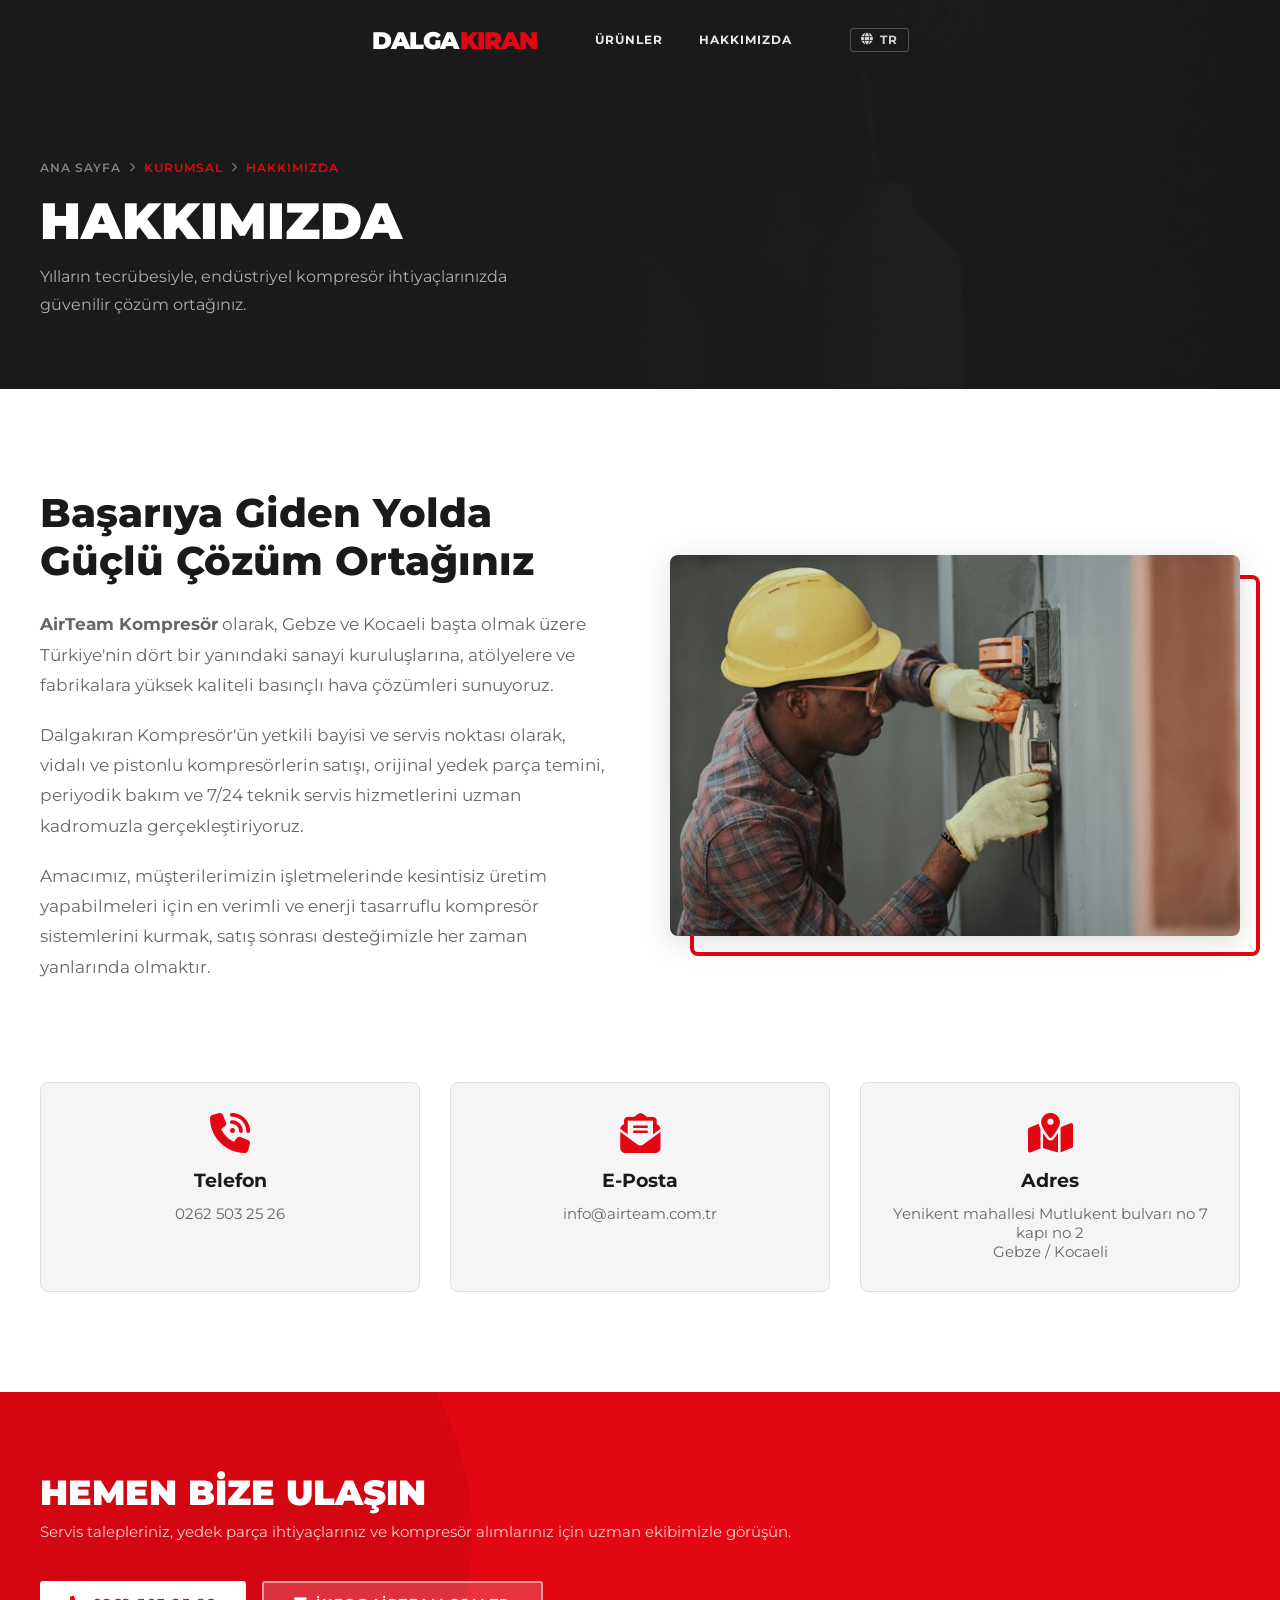
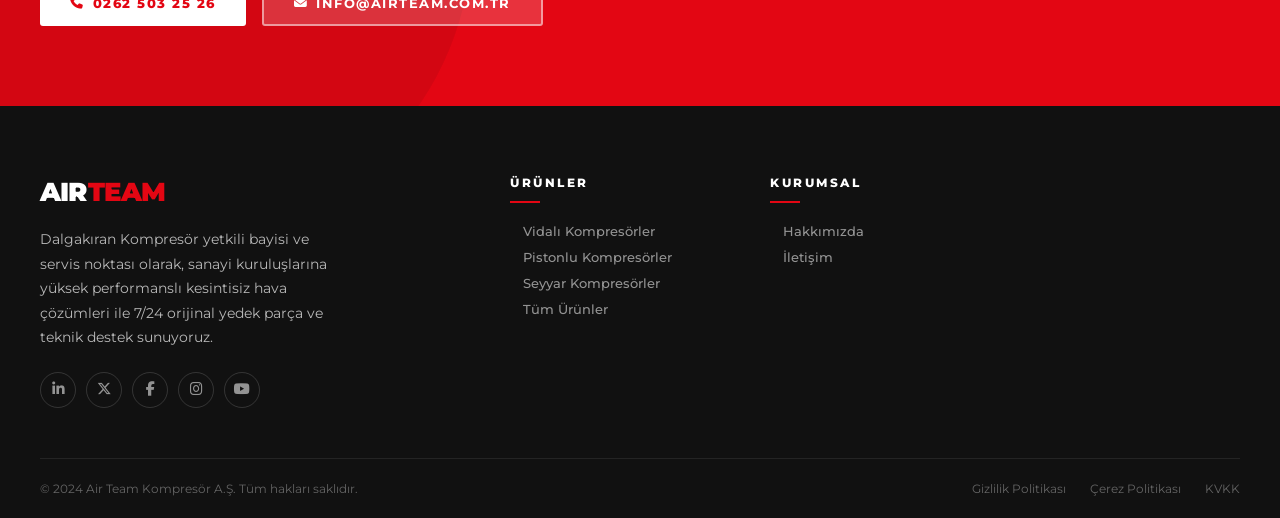
==== hakkimizda.html @ 76e5d1e4 "Initial commit for Air Team website" ====
<!DOCTYPE html>
<html lang="tr">

<head>
  <meta charset="UTF-8">
  <meta name="viewport" content="width=device-width, initial-scale=1.0">
  <meta name="description"
    content="AirTeam Kompresör - Hakkımızda. Gebze ve Kocaeli bölgesinde uzman kompresör bayisi ve servis hizmetleri.">
  <title>Hakkımızda — AirTeam Kompresör</title>
  <link rel="stylesheet" href="style.css">
  <link rel="stylesheet" href="https://cdnjs.cloudflare.com/ajax/libs/font-awesome/6.5.0/css/all.min.css">
  <style>
    /* Hakkımızda Sayfasına Özel Stiller */
    .page-hero {
      background: var(--dark);
      padding: 160px 0 70px;
      position: relative;
      overflow: hidden;
    }

    .page-hero::before {
      content: '';
      position: absolute;
      inset: 0;
      background: url('src/hero-about.jpg') center/cover no-repeat;
      opacity: 0.15;
    }

    .page-hero::after {
      content: '';
      position: absolute;
      inset: 0;
      background: linear-gradient(to right, rgba(26, 26, 26, 0.95) 50%, rgba(26, 26, 26, 0.5));
    }

    .page-hero-inner {
      position: relative;
      z-index: 1;
    }

    .breadcrumb {
      display: flex;
      align-items: center;
      gap: 8px;
      font-size: 0.75rem;
      color: rgba(255, 255, 255, 0.45);
      font-weight: 600;
      letter-spacing: 1px;
      text-transform: uppercase;
      margin-bottom: 18px;
    }

    .breadcrumb a {
      color: rgba(255, 255, 255, 0.45);
      transition: color var(--transition);
    }

    .breadcrumb a:hover {
      color: var(--primary);
    }

    .breadcrumb i {
      font-size: 0.6rem;
    }

    .breadcrumb span {
      color: var(--primary);
    }

    .page-hero h1 {
      font-size: clamp(2rem, 4vw, 3.5rem);
      font-weight: 900;
      color: var(--white);
      text-transform: uppercase;
      line-height: 1.1;
    }

    .page-hero p {
      color: rgba(255, 255, 255, 0.65);
      font-size: 1rem;
      margin-top: 14px;
      max-width: 520px;
      line-height: 1.75;
    }

    .about-content-section {
      padding: 100px 0;
      background: var(--white);
    }

    .about-grid {
      display: grid;
      grid-template-columns: 1fr 1fr;
      gap: 60px;
      align-items: center;
    }

    @media (max-width: 900px) {
      .about-grid {
        grid-template-columns: 1fr;
      }
    }

    .about-text h2 {
      font-size: 2.5rem;
      font-weight: 800;
      color: var(--dark);
      margin-bottom: 24px;
      line-height: 1.2;
    }

    .about-text p {
      color: var(--gray);
      line-height: 1.8;
      margin-bottom: 20px;
      font-size: 1.05rem;
    }

    .about-image {
      position: relative;
    }

    .about-image img {
      width: 100%;
      border-radius: 8px;
      box-shadow: var(--shadow-md);
    }

    .about-image::after {
      content: '';
      position: absolute;
      bottom: -20px;
      right: -20px;
      width: 100%;
      height: 100%;
      border: 4px solid var(--primary);
      border-radius: 8px;
      z-index: -1;
    }

    .contact-info-boxes {
      display: grid;
      grid-template-columns: repeat(auto-fit, minmax(250px, 1fr));
      gap: 30px;
      margin-top: 60px;
    }

    .contact-box {
      background: var(--light-gray);
      padding: 30px;
      border-radius: 8px;
      text-align: center;
      transition: transform var(--transition);
      border: 1px solid var(--border);
    }

    .contact-box:hover {
      transform: translateY(-5px);
      border-color: var(--primary);
    }

    .contact-box i {
      font-size: 2.5rem;
      color: var(--primary);
      margin-bottom: 16px;
    }

    .contact-box h3 {
      font-size: 1.2rem;
      color: var(--dark);
      margin-bottom: 12px;
    }

    .contact-box p,
    .contact-box a {
      color: var(--gray);
      font-size: 0.95rem;
      text-decoration: none;
    }

    .contact-box a:hover {
      color: var(--primary);
    }
  </style>
</head>

<body>

  <!-- Mobile Nav Overlay -->
  <div class="mobile-nav-overlay" id="mobileOverlay"></div>
  <nav class="mobile-nav" id="mobileNav">
    <button class="mobile-nav-close" id="mobileNavClose" aria-label="Menüyü kapat">
      <i class="fa-solid fa-xmark"></i>
    </button>
    <ul>
      <li><a href="urunler.html" style="text-transform: uppercase;">Ürünler</a></li>
      <li><a href="hakkimizda.html" style="text-transform: uppercase;">Hakkımızda</a></li>
    </ul>
  </nav>

  <!-- Header -->
  <header class="site-header scrolled" id="siteHeader">
    <div class="container">
      <div class="header-inner">
        <a href="index.html" class="logo" aria-label="Dalgakıran Ana Sayfa">
          <div class="logo-text">DALGA<span>KIRAN</span></div>
        </a>
        <nav class="main-nav" aria-label="Ana navigasyon">
          <ul>
            <li>
              <a href="urunler.html" style="text-transform: uppercase;">Ürünler</a>
              <ul class="dropdown">
                <li><a href="urunler.html?filter=vidali">Vidalı Kompresörler</a></li>
                <li><a href="urunler.html?filter=pistonlu">Pistonlu Kompresörler</a></li>
                <li><a href="urunler.html?filter=seyyar">Seyyar Kompresörler</a></li>
              </ul>
            </li>
            <li><a href="hakkimizda.html" style="text-transform: uppercase;">Hakkımızda</a></li>
          </ul>
        </nav>
        <div class="header-actions">
          <!-- <a href="#" aria-label="Arama"><i class="fa-solid fa-magnifying-glass"></i></a> -->
          <div class="lang-select"><i class="fa-solid fa-globe"></i><span>TR</span></div>
        </div>
        <button class="hamburger" id="hamburger" aria-label="Mobil menüyü aç" aria-expanded="false">
          <span></span><span></span><span></span>
        </button>
      </div>
    </div>
  </header>

  <main>
    <!-- Page Hero -->
    <section class="page-hero">
      <div class="container">
        <div class="page-hero-inner">
          <nav class="breadcrumb" aria-label="Breadcrumb">
            <a href="index.html">Ana Sayfa</a>
            <i class="fa-solid fa-chevron-right"></i>
            <span>Kurumsal</span>
            <i class="fa-solid fa-chevron-right"></i>
            <span>Hakkımızda</span>
          </nav>
          <h1>Hakkımızda</h1>
          <p>Yılların tecrübesiyle, endüstriyel kompresör ihtiyaçlarınızda güvenilir çözüm ortağınız.</p>
        </div>
      </div>
    </section>

    <!-- About Content -->
    <section class="about-content-section">
      <div class="container">
        <div class="about-grid">
          <div class="about-text reveal">
            <h2>Başarıya Giden Yolda Güçlü Çözüm Ortağınız</h2>
            <p><strong>AirTeam Kompresör</strong> olarak, Gebze ve Kocaeli başta olmak üzere Türkiye'nin dört bir
              yanındaki sanayi kuruluşlarına, atölyelere ve fabrikalara yüksek kaliteli basınçlı hava çözümleri
              sunuyoruz.</p>
            <p>Dalgakıran Kompresör'ün yetkili bayisi ve servis noktası olarak, vidalı ve pistonlu kompresörlerin
              satışı, orijinal yedek parça temini, periyodik bakım ve 7/24 teknik servis hizmetlerini uzman kadromuzla
              gerçekleştiriyoruz.</p>
            <p>Amacımız, müşterilerimizin işletmelerinde kesintisiz üretim yapabilmeleri için en verimli ve enerji
              tasarruflu kompresör sistemlerini kurmak, satış sonrası desteğimizle her zaman yanlarında olmaktır.</p>
          </div>
          <div class="about-image reveal">
            <img src="src/service-team.jpg" alt="Kompresör Servis Ekibi">
          </div>
        </div>

        <div class="contact-info-boxes reveal" style="margin-top: 80px;">
          <div class="contact-box">
            <i class="fa-solid fa-phone-volume"></i>
            <h3>Telefon</h3>
            <p><a href="tel:02625032526">0262 503 25 26</a></p>
          </div>
          <div class="contact-box">
            <i class="fa-solid fa-envelope-open-text"></i>
            <h3>E-Posta</h3>
            <p><a href="mailto:info@airteam.com.tr">info@airteam.com.tr</a></p>
          </div>
          <div class="contact-box">
            <i class="fa-solid fa-map-location-dot"></i>
            <h3>Adres</h3>
            <p>Yenikent mahallesi Mutlukent bulvarı no 7 kapı no 2 <br> Gebze / Kocaeli</p>
          </div>
        </div>
      </div>
    </section>

    <!-- CTA Section -->
    <section class="cta-section" aria-label="İletişime geç">
      <div class="container">
        <div class="cta-inner">
          <div class="cta-text reveal">
            <h2>Hemen Bize Ulaşın</h2>
            <p>Servis talepleriniz, yedek parça ihtiyaçlarınız ve kompresör alımlarınız için uzman ekibimizle görüşün.
            </p>
          </div>
          <div style="display:flex; gap:16px; flex-wrap: wrap;" class="reveal">
            <a href="tel:02625032526" class="btn"
              style="background:var(--white); color: var(--primary); font-weight:800;">
              <i class="fa-solid fa-phone"></i>
              0262 503 25 26
            </a>
            <a href="mailto:info@airteam.com.tr" class="btn"
              style="background: rgba(255,255,255,0.18); color: var(--white); border: 2px solid rgba(255,255,255,0.5);">
              <i class="fa-solid fa-envelope"></i>
              info@airteam.com.tr
            </a>
          </div>
        </div>
      </div>
    </section>
  </main>

  <!-- Footer -->
  <footer class="site-footer" aria-label="Alt bilgi">
    <div class="container">
      <div class="footer-grid">
        <div class="footer-brand">
          <div class="logo-text">AIR<span>TEAM</span></div>
          <p>Dalgakıran Kompresör yetkili bayisi ve servis noktası olarak, sanayi kuruluşlarına yüksek performanslı
            kesintisiz hava çözümleri ile 7/24 orijinal yedek parça ve teknik destek sunuyoruz.</p>
          <div class="social-links" aria-label="Sosyal medya bağlantıları">
            <a href="#" class="social-link" aria-label="LinkedIn"><i class="fa-brands fa-linkedin-in"></i></a>
            <a href="#" class="social-link" aria-label="X (Twitter)"><i class="fa-brands fa-x-twitter"></i></a>
            <a href="#" class="social-link" aria-label="Facebook"><i class="fa-brands fa-facebook-f"></i></a>
            <a href="#" class="social-link" aria-label="Instagram"><i class="fa-brands fa-instagram"></i></a>
            <a href="#" class="social-link" aria-label="YouTube"><i class="fa-brands fa-youtube"></i></a>
          </div>
        </div>

        <div class="footer-col">
          <h5>Ürünler</h5>
          <ul>
            <li><a href="urunler.html?filter=vidali">Vidalı Kompresörler</a></li>
            <li><a href="urunler.html?filter=pistonlu">Pistonlu Kompresörler</a></li>
            <li><a href="urunler.html?filter=seyyar">Seyyar Kompresörler</a></li>
            <li><a href="urunler.html">Tüm Ürünler</a></li>
          </ul>
        </div>

        <div class="footer-col">
          <h5>Kurumsal</h5>
          <ul>
            <li><a href="hakkimizda.html">Hakkımızda</a></li>
            <li><a href="#iletisim">İletişim</a></li>
          </ul>
        </div>
      </div>

      <!-- Footer Bottom -->
      <div class="footer-bottom">
        <p>&copy; 2024 Air Team Kompresör A.Ş. Tüm hakları saklıdır.</p>
        <div class="footer-bottom-links">
          <a href="#">Gizlilik Politikası</a>
          <a href="#">Çerez Politikası</a>
          <a href="#">KVKK</a>
        </div>
      </div>
    </div>
  </footer>

  <button class="back-to-top" id="backToTop" aria-label="Sayfanın başına git">
    <i class="fa-solid fa-arrow-up"></i>
  </button>

  <script src="script.js"></script>
</body>

</html>
---- style.css ----
/* ========================================
   DALGA KIRAN - Design System
   ======================================== */

@import url('https://fonts.googleapis.com/css2?family=Montserrat:wght@300;400;500;600;700;800;900&display=swap');

/* --- CSS Variables --- */
:root {
  --primary: #E30613;
  --primary-dark: #b80410;
  --dark: #1a1a1a;
  --dark-2: #222;
  --gray: #666;
  --light-gray: #f5f5f5;
  --border: #e0e0e0;
  --white: #ffffff;
  --transition: 0.35s cubic-bezier(0.4, 0, 0.2, 1);
  --shadow-sm: 0 2px 12px rgba(0, 0, 0, 0.08);
  --shadow-md: 0 6px 30px rgba(0, 0, 0, 0.14);
  --shadow-lg: 0 16px 60px rgba(0, 0, 0, 0.18);
  --header-height: 80px;
  --font-main: 'Montserrat', sans-serif;
}

/* --- Reset & Base --- */
*, *::before, *::after { box-sizing: border-box; margin: 0; padding: 0; }
html { scroll-behavior: smooth; font-size: 16px; }
body { font-family: var(--font-main); color: var(--dark); background: var(--white); overflow-x: hidden; }
a { text-decoration: none; color: inherit; }
ul { list-style: none; }
img { max-width: 100%; display: block; }
button { font-family: var(--font-main); cursor: pointer; border: none; background: none; }

/* --- Typography --- */
h1, h2, h3, h4, h5, h6 { font-weight: 700; line-height: 1.2; }
.section-tag {
  display: inline-block;
  font-size: 0.7rem;
  font-weight: 700;
  letter-spacing: 3px;
  text-transform: uppercase;
  color: var(--primary);
  margin-bottom: 10px;
}
.section-title {
  font-size: clamp(1.6rem, 3vw, 2.4rem);
  font-weight: 800;
  text-transform: uppercase;
  color: var(--dark);
  line-height: 1.15;
}
.section-subtitle {
  margin-top: 12px;
  color: var(--gray);
  font-size: 0.95rem;
  font-weight: 400;
  max-width: 540px;
}

/* --- Utilities --- */
.container { max-width: 1280px; margin: 0 auto; padding: 0 40px; }
.btn {
  display: inline-flex;
  align-items: center;
  gap: 8px;
  padding: 13px 30px;
  font-size: 0.8rem;
  font-weight: 700;
  letter-spacing: 1.5px;
  text-transform: uppercase;
  border-radius: 3px;
  transition: all var(--transition);
  cursor: pointer;
}
.btn-primary {
  background: var(--primary);
  color: var(--white);
}
.btn-primary:hover {
  background: var(--primary-dark);
  transform: translateY(-2px);
  box-shadow: 0 8px 24px rgba(227,6,19,0.30);
}
.btn-outline {
  background: transparent;
  color: var(--white);
  border: 2px solid rgba(255,255,255,0.7);
}
.btn-outline:hover {
  background: rgba(255,255,255,0.15);
  border-color: var(--white);
  transform: translateY(-2px);
}
.btn-outline-dark {
  background: transparent;
  color: var(--dark);
  border: 2px solid var(--dark);
}
.btn-outline-dark:hover {
  background: var(--dark);
  color: var(--white);
  transform: translateY(-2px);
}

/* --- Reveal Animation --- */
.reveal {
  opacity: 0;
  transform: translateY(40px);
  transition: opacity 0.7s ease, transform 0.7s ease;
}
.reveal.revealed {
  opacity: 1;
  transform: translateY(0);
}


/* ========================================
   HEADER
   ======================================== */
.site-header {
  position: fixed;
  top: 0; left: 0; right: 0;
  z-index: 1000;
  height: var(--header-height);
  display: flex;
  align-items: center;
  transition: all 0.4s ease;
}
.site-header::before {
  content: '';
  position: absolute;
  inset: 0;
  background: transparent;
  transition: all 0.4s ease;
  z-index: -1;
}
.site-header.scrolled::before {
  background: rgba(15, 15, 15, 0.92);
  backdrop-filter: blur(20px);
  -webkit-backdrop-filter: blur(20px);
  box-shadow: 0 2px 30px rgba(0,0,0,0.3);
}

.header-inner {
  display: flex;
  align-items: center;
  gap: 40px;
  width: 100%;
}
.logo {
  flex-shrink: 0;
  display: flex;
  align-items: center;
}
.logo-text {
  font-size: 1.5rem;
  font-weight: 900;
  color: var(--white);
  letter-spacing: -1px;
  display: flex;
  align-items: center;
  gap: 2px;
}
.logo-text span { color: var(--primary); }

.main-nav { flex: 1; }
.main-nav ul { display: flex; align-items: center; gap: 0; }
.main-nav > ul > li { position: relative; }
.main-nav > ul > li > a {
  display: block;
  padding: 28px 18px;
  font-size: 0.73rem;
  font-weight: 700;
  letter-spacing: 1px;
  text-transform: uppercase;
  color: rgba(255,255,255,0.9);
  transition: color var(--transition);
  position: relative;
}
.main-nav > ul > li > a::after {
  content: '';
  position: absolute;
  bottom: 20px; left: 18px; right: 18px;
  height: 2px;
  background: var(--primary);
  transform: scaleX(0);
  transition: transform var(--transition);
  transform-origin: left;
}
.main-nav > ul > li:hover > a::after { transform: scaleX(1); }
.main-nav > ul > li:hover > a { color: var(--white); }

/* Dropdown */
.dropdown {
  position: absolute;
  top: calc(100% - 4px);
  left: 0;
  min-width: 220px;
  background: var(--white);
  box-shadow: var(--shadow-lg);
  opacity: 0;
  visibility: hidden;
  transform: translateY(10px);
  transition: all var(--transition);
  border-top: 3px solid var(--primary);
  z-index: 100;
}
.main-nav > ul > li:hover .dropdown {
  opacity: 1;
  visibility: visible;
  transform: translateY(0);
}
.dropdown li a {
  display: block;
  padding: 12px 20px;
  font-size: 0.8rem;
  font-weight: 600;
  color: var(--dark);
  transition: all var(--transition);
  border-bottom: 1px solid var(--border);
}
.dropdown li:last-child a { border-bottom: none; }
.dropdown li a:hover {
  background: var(--light-gray);
  color: var(--primary);
  padding-left: 26px;
}

/* Header actions */
.header-actions {
  display: flex;
  align-items: center;
  gap: 16px;
  margin-left: auto;
}
.header-actions a {
  color: rgba(255,255,255,0.8);
  font-size: 0.73rem;
  font-weight: 700;
  letter-spacing: 1px;
  text-transform: uppercase;
  transition: color var(--transition);
}
.header-actions a:hover { color: var(--white); }
.lang-select {
  display: flex;
  align-items: center;
  gap: 6px;
  color: rgba(255,255,255,0.8);
  font-size: 0.73rem;
  font-weight: 700;
  letter-spacing: 1px;
  cursor: pointer;
  transition: color var(--transition);
  padding: 4px 10px;
  border: 1px solid rgba(255,255,255,0.25);
  border-radius: 3px;
}
.lang-select:hover { color: var(--white); border-color: rgba(255,255,255,0.6); }

/* Mobile hamburger */
.hamburger {
  display: none;
  flex-direction: column;
  gap: 5px;
  cursor: pointer;
  padding: 5px;
}
.hamburger span {
  display: block;
  width: 26px; height: 2px;
  background: var(--white);
  transition: all var(--transition);
}

/* ========================================
   HERO SECTION
   ======================================== */
.hero {
  position: relative;
  width: 100%;
  height: 100vh;
  min-height: 600px;
  overflow: hidden;
}
.hero-slider {
  width: 100%; height: 100%;
  position: relative;
}
.hero-slide {
  position: absolute;
  inset: 0;
  opacity: 0;
  pointer-events: none; /* Görünmeyen slide'lara tıklanamaması için */
  transition: opacity 1.2s ease;
}
.hero-slide.active {
  opacity: 1;
  pointer-events: auto; /* Sadece aktif olan slide'a tıklanabilmesi için */
}
.hero-bg {
  width: 100%; height: 100%;
  object-fit: cover;
  transform: scale(1.05);
  transition: transform 7s ease;
}
.hero-slide.active .hero-bg { transform: scale(1); }

.hero-overlay {
  position: absolute;
  inset: 0;
  background: linear-gradient(to right, rgba(10,10,10,0.80) 0%, rgba(10,10,10,0.30) 70%, transparent 100%);
}
.hero-content {
  position: absolute;
  inset: 0;
  display: flex;
  align-items: center;
  padding-top: var(--header-height);
}
.hero-text {
  max-width: 680px;
}
.hero-tag {
  font-size: 0.72rem;
  font-weight: 700;
  letter-spacing: 4px;
  text-transform: uppercase;
  color: var(--primary);
  margin-bottom: 16px;
  opacity: 0;
  transform: translateX(-30px);
  transition: all 0.8s 0.2s ease;
}
.hero-slide.active .hero-tag { opacity: 1; transform: translateX(0); }
.hero-title {
  font-size: clamp(2.2rem, 5vw, 4.2rem);
  font-weight: 900;
  color: var(--white);
  text-transform: uppercase;
  line-height: 1.05;
  margin-bottom: 20px;
  opacity: 0;
  transform: translateX(-30px);
  transition: all 0.8s 0.4s ease;
}
.hero-slide.active .hero-title { opacity: 1; transform: translateX(0); }
.hero-desc {
  font-size: 1rem;
  color: rgba(255,255,255,0.75);
  margin-bottom: 36px;
  font-weight: 400;
  line-height: 1.7;
  opacity: 0;
  transform: translateX(-30px);
  transition: all 0.8s 0.6s ease;
}
.hero-slide.active .hero-desc { opacity: 1; transform: translateX(0); }
.hero-actions {
  display: flex;
  gap: 16px;
  flex-wrap: wrap;
  opacity: 0;
  transform: translateX(-30px);
  transition: all 0.8s 0.8s ease;
}
.hero-slide.active .hero-actions { opacity: 1; transform: translateX(0); }

/* Slider controls */
.slider-controls {
  position: absolute;
  bottom: 40px;
  left: 50%;
  transform: translateX(-50%);
  display: flex;
  align-items: center;
  gap: 16px;
  z-index: 10;
}
.slider-dot {
  width: 8px; height: 8px;
  border-radius: 50%;
  background: rgba(255,255,255,0.4);
  cursor: pointer;
  transition: all var(--transition);
  border: none;
}
.slider-dot.active {
  background: var(--primary);
  transform: scale(1.4);
}
.slider-arrows {
  position: absolute;
  bottom: 50%;
  transform: translateY(50%);
  width: 100%;
  display: flex;
  justify-content: space-between;
  padding: 0 24px;
  z-index: 10;
  pointer-events: none;
}
.slider-arrow {
  width: 50px; height: 50px;
  background: rgba(255,255,255,0.15);
  border: 1px solid rgba(255,255,255,0.3);
  backdrop-filter: blur(8px);
  border-radius: 50%;
  color: var(--white);
  font-size: 1.2rem;
  display: flex; align-items: center; justify-content: center;
  cursor: pointer;
  transition: all var(--transition);
  pointer-events: all;
}
.slider-arrow:hover { background: var(--primary); border-color: var(--primary); }

/* ========================================
   STATS SECTION
   ======================================== */
.stats-section {
  background: var(--dark);
  padding: 60px 0;
}
.stats-grid {
  display: grid;
  grid-template-columns: repeat(4, 1fr);
  gap: 0;
}
.stat-item {
  text-align: center;
  padding: 30px 24px;
  border-right: 1px solid rgba(255,255,255,0.08);
  position: relative;
}
.stat-item:last-child { border-right: none; }
.stat-number {
  font-size: clamp(2.5rem, 4vw, 4rem);
  font-weight: 900;
  color: var(--white);
  line-height: 1;
  display: flex;
  align-items: flex-start;
  justify-content: center;
  gap: 2px;
}
.stat-suffix {
  font-size: clamp(1.2rem, 2vw, 2rem);
  color: var(--primary);
  font-weight: 900;
}
.stat-label {
  font-size: 0.78rem;
  color: rgba(255,255,255,0.5);
  letter-spacing: 2px;
  text-transform: uppercase;
  font-weight: 600;
  margin-top: 8px;
}

/* ========================================
   INTRO SECTION
   ======================================== */
.intro-section {
  padding: 100px 0;
  background: var(--white);
}
.intro-grid {
  display: grid;
  grid-template-columns: 1fr 1fr;
  gap: 80px;
  align-items: center;
}
.intro-image-wrap {
  position: relative;
  aspect-ratio: 4/3;
  overflow: hidden;
  border-radius: 4px;
}
.intro-image-wrap img {
  width: 100%; height: 100%;
  object-fit: cover;
  transition: transform 0.6s ease;
}
.intro-image-wrap:hover img { transform: scale(1.04); }
.intro-image-accent {
  position: absolute;
  bottom: -20px; right: -20px;
  width: 180px; height: 180px;
  border: 3px solid var(--primary);
  border-radius: 4px;
  z-index: -1;
}
.intro-content { padding: 20px 0; }
.intro-content .section-subtitle { font-size: 1rem; line-height: 1.8; }

/* ========================================
   PRODUCTS SECTION
   ======================================== */
.products-section {
  padding: 100px 0;
  background: var(--light-gray);
}
.products-header {
  display: flex;
  justify-content: space-between;
  align-items: flex-end;
  margin-bottom: 40px;
  flex-wrap: wrap;
  gap: 20px;
}
.product-tabs {
  display: flex;
  gap: 0;
  border-bottom: 2px solid var(--border);
  margin-bottom: 40px;
}
.tab-btn {
  padding: 12px 24px;
  font-size: 0.78rem;
  font-weight: 700;
  letter-spacing: 1px;
  text-transform: uppercase;
  color: var(--gray);
  cursor: pointer;
  border-bottom: 3px solid transparent;
  margin-bottom: -2px;
  transition: all var(--transition);
  background: none;
  border-left: none; border-right: none; border-top: none;
}
.tab-btn.active, .tab-btn:hover { color: var(--primary); border-bottom-color: var(--primary); }

.product-grid {
  display: grid;
  grid-template-columns: repeat(4, 1fr);
  gap: 20px;
}
.product-card {
  background: var(--white);
  border-radius: 4px;
  overflow: hidden;
  box-shadow: var(--shadow-sm);
  transition: all var(--transition);
  cursor: pointer;
  position: relative;
}
.product-card:hover {
  transform: translateY(-8px);
  box-shadow: var(--shadow-md);
}
.product-card-image {
  aspect-ratio: 4/3;
  overflow: hidden;
  background: var(--light-gray);
  display: flex;
  align-items: center;
  justify-content: center;
}
.product-card-image img {
  width: 100%; height: 100%;
  object-fit: contain;
  padding: 20px;
  transition: transform 0.5s ease;
}
.product-card:hover .product-card-image img { transform: scale(1.08); }
.product-card-body {
  padding: 20px;
  border-top: 1px solid var(--border);
}
.product-card-body h4 {
  font-size: 0.9rem;
  font-weight: 700;
  text-transform: uppercase;
  letter-spacing: 0.5px;
  color: var(--dark);
  transition: color var(--transition);
}
.product-card:hover .product-card-body h4 { color: var(--primary); }
.product-card-body p {
  font-size: 0.78rem;
  color: var(--gray);
  margin-top: 5px;
  font-weight: 500;
}
.product-card-arrow {
  position: absolute;
  bottom: 20px; right: 20px;
  width: 34px; height: 34px;
  background: var(--primary);
  border-radius: 50%;
  display: flex; align-items: center; justify-content: center;
  color: var(--white);
  font-size: 0.85rem;
  opacity: 0;
  transform: scale(0.7);
  transition: all var(--transition);
}
.product-card:hover .product-card-arrow { opacity: 1; transform: scale(1); }

/* ========================================
   SERVICES SECTION
   ======================================== */
.services-section {
  padding: 100px 0;
  background: var(--dark);
  position: relative;
  overflow: hidden;
}
.services-section::before {
  content: '';
  position: absolute;
  top: 0; right: 0;
  width: 45%;
  height: 100%;
  background: var(--primary);
  clip-path: polygon(15% 0, 100% 0, 100% 100%, 0% 100%);
  opacity: 0.08;
}
.services-grid {
  display: grid;
  grid-template-columns: 1fr 1fr;
  gap: 60px;
  align-items: center;
}
.services-content .section-title { color: var(--white); }
.services-content .section-subtitle { color: rgba(255,255,255,0.6); }
.services-list { margin-top: 36px; display: flex; flex-direction: column; gap: 14px; }
.service-item {
  display: flex;
  align-items: center;
  gap: 16px;
  padding: 18px 24px;
  background: rgba(255,255,255,0.04);
  border: 1px solid rgba(255,255,255,0.08);
  border-radius: 4px;
  transition: all var(--transition);
  cursor: pointer;
}
.service-item:hover {
  background: rgba(227,6,19,0.15);
  border-color: var(--primary);
  transform: translateX(6px);
}
.service-icon {
  flex-shrink: 0;
  width: 44px; height: 44px;
  background: var(--primary);
  border-radius: 4px;
  display: flex; align-items: center; justify-content: center;
  font-size: 1.1rem;
  color: var(--white);
}
.service-item h4 {
  font-size: 0.85rem;
  font-weight: 700;
  color: var(--white);
  text-transform: uppercase;
  letter-spacing: 0.5px;
}
.service-item p {
  font-size: 0.76rem;
  color: rgba(255,255,255,0.5);
  margin-top: 3px;
  font-weight: 400;
}
.service-image-wrap {
  position: relative;
  border-radius: 4px;
  overflow: hidden;
  aspect-ratio: 3/4;
}
.service-image-wrap img { width: 100%; height: 100%; object-fit: cover; }

/* ========================================
   NEWS SECTION
   ======================================== */
.news-section {
  padding: 100px 0;
  background: var(--white);
}
.news-header {
  display: flex;
  justify-content: space-between;
  align-items: flex-end;
  margin-bottom: 50px;
  flex-wrap: wrap;
  gap: 20px;
}
.news-grid {
  display: grid;
  grid-template-columns: 2fr 1fr 1fr;
  gap: 24px;
}
.news-card {
  position: relative;
  border-radius: 4px;
  overflow: hidden;
  cursor: pointer;
  box-shadow: var(--shadow-sm);
  transition: all var(--transition);
}
.news-card:hover { transform: translateY(-5px); box-shadow: var(--shadow-md); }
.news-card-image {
  aspect-ratio: 16/9;
  overflow: hidden;
}
.news-card.featured .news-card-image {
  aspect-ratio: 16/10;
}
.news-card-image img {
  width: 100%; height: 100%;
  object-fit: cover;
  transition: transform 0.6s ease;
}
.news-card:hover .news-card-image img { transform: scale(1.06); }
.news-card-body {
  padding: 24px;
  background: var(--white);
}
.news-card-tag {
  font-size: 0.68rem;
  font-weight: 700;
  letter-spacing: 2px;
  text-transform: uppercase;
  color: var(--primary);
  margin-bottom: 8px;
}
.news-card-body h3 {
  font-size: 1rem;
  font-weight: 700;
  line-height: 1.4;
  color: var(--dark);
  margin-bottom: 8px;
  transition: color var(--transition);
}
.news-card:hover .news-card-body h3 { color: var(--primary); }
.news-card.featured .news-card-body h3 { font-size: 1.3rem; }
.news-card-date {
  font-size: 0.73rem;
  color: var(--gray);
  font-weight: 500;
}

/* ========================================
   CTA BANNER
   ======================================== */
.cta-section {
  padding: 80px 0;
  background: var(--primary);
  position: relative;
  overflow: hidden;
}
.cta-section::before {
  content: '';
  position: absolute;
  top: -50%; left: -10%;
  width: 600px; height: 600px;
  border-radius: 50%;
  background: rgba(0,0,0,0.07);
}
.cta-inner {
  display: flex;
  align-items: center;
  justify-content: space-between;
  gap: 40px;
  flex-wrap: wrap;
  position: relative;
}
.cta-text h2 {
  font-size: clamp(1.5rem, 3vw, 2.2rem);
  font-weight: 900;
  color: var(--white);
  text-transform: uppercase;
}
.cta-text p {
  color: rgba(255,255,255,0.8);
  margin-top: 8px;
  font-size: 0.95rem;
}


/* ========================================
   FOOTER
   ======================================== */
.site-footer {
  background: #111;
  color: rgba(255,255,255,0.7);
  padding-top: 70px;
}
.footer-grid {
  display: grid;
  grid-template-columns: 2fr 1fr 1fr 1fr;
  gap: 50px;
  padding-bottom: 50px;
  border-bottom: 1px solid rgba(255,255,255,0.08);
}
.footer-brand .logo-text { font-size: 1.6rem; margin-bottom: 20px; }
.footer-brand p { font-size: 0.85rem; line-height: 1.8; max-width: 300px; }
.footer-col h5 {
  font-size: 0.75rem;
  font-weight: 800;
  letter-spacing: 2.5px;
  text-transform: uppercase;
  color: var(--white);
  margin-bottom: 20px;
  position: relative;
  padding-bottom: 12px;
}
.footer-col h5::after {
  content: '';
  position: absolute;
  bottom: 0; left: 0;
  width: 30px; height: 2px;
  background: var(--primary);
}
.footer-col ul { display: flex; flex-direction: column; gap: 10px; }
.footer-col ul li a {
  font-size: 0.83rem;
  color: rgba(255,255,255,0.55);
  transition: all var(--transition);
  font-weight: 500;
  display: flex;
  align-items: center;
  gap: 8px;
}
.footer-col ul li a::before {
  content: '';
  display: inline-block;
  width: 5px; height: 5px;
  background: var(--primary);
  border-radius: 50%;
  flex-shrink: 0;
  opacity: 0;
  transition: opacity var(--transition);
}
.footer-col ul li a:hover { color: var(--white); padding-left: 5px; }
.footer-col ul li a:hover::before { opacity: 1; }

.newsletter-form {
  display: flex;
  margin-top: 20px;
}
.newsletter-form input {
  flex: 1;
  padding: 12px 16px;
  background: rgba(255,255,255,0.06);
  border: 1px solid rgba(255,255,255,0.12);
  border-right: none;
  border-radius: 3px 0 0 3px;
  color: var(--white);
  font-size: 0.82rem;
  font-family: var(--font-main);
  outline: none;
  transition: border-color var(--transition);
}
.newsletter-form input::placeholder { color: rgba(255,255,255,0.35); }
.newsletter-form input:focus { border-color: var(--primary); }
.newsletter-form button {
  padding: 12px 20px;
  background: var(--primary);
  color: var(--white);
  border-radius: 0 3px 3px 0;
  font-size: 0.8rem;
  font-weight: 700;
  cursor: pointer;
  transition: background var(--transition);
  border: none;
  font-family: var(--font-main);
}
.newsletter-form button:hover { background: var(--primary-dark); }

.social-links {
  display: flex;
  gap: 10px;
  margin-top: 22px;
}
.social-link {
  width: 36px; height: 36px;
  border-radius: 50%;
  border: 1px solid rgba(255,255,255,0.15);
  display: flex; align-items: center; justify-content: center;
  transition: all var(--transition);
  color: rgba(255,255,255,0.55);
  font-size: 0.9rem;
  text-decoration: none;
}
.social-link:hover { background: var(--primary); border-color: var(--primary); color: var(--white); }

.footer-bottom {
  padding: 22px 0;
  display: flex;
  align-items: center;
  justify-content: space-between;
  flex-wrap: wrap;
  gap: 12px;
}
.footer-bottom p {
  font-size: 0.78rem;
  color: rgba(255,255,255,0.35);
}
.footer-bottom-links {
  display: flex;
  gap: 24px;
}
.footer-bottom-links a {
  font-size: 0.78rem;
  color: rgba(255,255,255,0.35);
  transition: color var(--transition);
}
.footer-bottom-links a:hover { color: var(--white); }


/* ========================================
   MOBILE NAV
   ======================================== */
.mobile-nav {
  position: fixed;
  top: 0; right: -100%;
  width: 85%;
  max-width: 360px;
  height: 100%;
  background: var(--dark);
  z-index: 2000;
  padding: 80px 30px 40px;
  transition: right 0.4s ease;
  overflow-y: auto;
  box-shadow: -10px 0 60px rgba(0,0,0,0.5);
}
.mobile-nav.open { right: 0; }
.mobile-nav-overlay {
  position: fixed;
  inset: 0;
  background: rgba(0,0,0,0.7);
  z-index: 1999;
  opacity: 0;
  visibility: hidden;
  transition: all var(--transition);
}
.mobile-nav-overlay.open { opacity: 1; visibility: visible; }
.mobile-nav ul { display: flex; flex-direction: column; gap: 0; }
.mobile-nav ul li a {
  display: block;
  padding: 14px 0;
  font-size: 0.9rem;
  font-weight: 700;
  color: rgba(255,255,255,0.8);
  text-transform: uppercase;
  letter-spacing: 1px;
  border-bottom: 1px solid rgba(255,255,255,0.06);
  transition: color var(--transition);
}
.mobile-nav ul li a:hover { color: var(--primary); }
.mobile-nav-close {
  position: absolute;
  top: 26px; right: 26px;
  background: none;
  border: 1px solid rgba(255,255,255,0.2);
  color: rgba(255,255,255,0.7);
  width: 36px; height: 36px;
  border-radius: 50%;
  font-size: 1rem;
  cursor: pointer;
  display: flex; align-items: center; justify-content: center;
  transition: all var(--transition);
}
.mobile-nav-close:hover { background: var(--primary); border-color: var(--primary); color: var(--white); }


/* ========================================
   BACK TO TOP
   ======================================== */
.back-to-top {
  position: fixed;
  bottom: 30px; right: 30px;
  width: 46px; height: 46px;
  background: var(--primary);
  color: var(--white);
  border-radius: 4px;
  display: flex; align-items: center; justify-content: center;
  font-size: 1rem;
  cursor: pointer;
  opacity: 0;
  visibility: hidden;
  transform: translateY(10px);
  transition: all var(--transition);
  z-index: 500;
  border: none;
}
.back-to-top.visible { opacity: 1; visibility: visible; transform: translateY(0); }
.back-to-top:hover { background: var(--primary-dark); transform: translateY(-3px); }


/* ========================================
   RESPONSIVE
   ======================================== */
@media (max-width: 1100px) {
  .product-grid { grid-template-columns: repeat(2, 1fr); }
  .news-grid { grid-template-columns: 1fr 1fr; }
  .news-card.featured { grid-column: span 2; }
  .footer-grid { grid-template-columns: 1fr 1fr; }
}

@media (max-width: 900px) {
  .main-nav, .header-actions { display: none; }
  .hamburger { display: flex; margin-left: auto; }
  .stats-grid { grid-template-columns: repeat(2, 1fr); }
  .intro-grid { grid-template-columns: 1fr; gap: 40px; }
  .intro-image-wrap { max-width: 500px; }
  .services-grid { grid-template-columns: 1fr; }
  .service-image-wrap { display: none; }
}

@media (max-width: 600px) {
  .container { padding: 0 20px; }
  .hero-title { font-size: 2rem; }
  .product-grid { grid-template-columns: 1fr; }
  .news-grid { grid-template-columns: 1fr; }
  .news-card.featured { grid-column: span 1; }
  .stats-grid { grid-template-columns: repeat(2, 1fr); }
  .footer-grid { grid-template-columns: 1fr; }
  .cta-inner { flex-direction: column; text-align: center; }
  .footer-bottom { flex-direction: column; text-align: center; }
  .hero-actions { flex-direction: column; }
  .slider-arrows { display: none; }
}
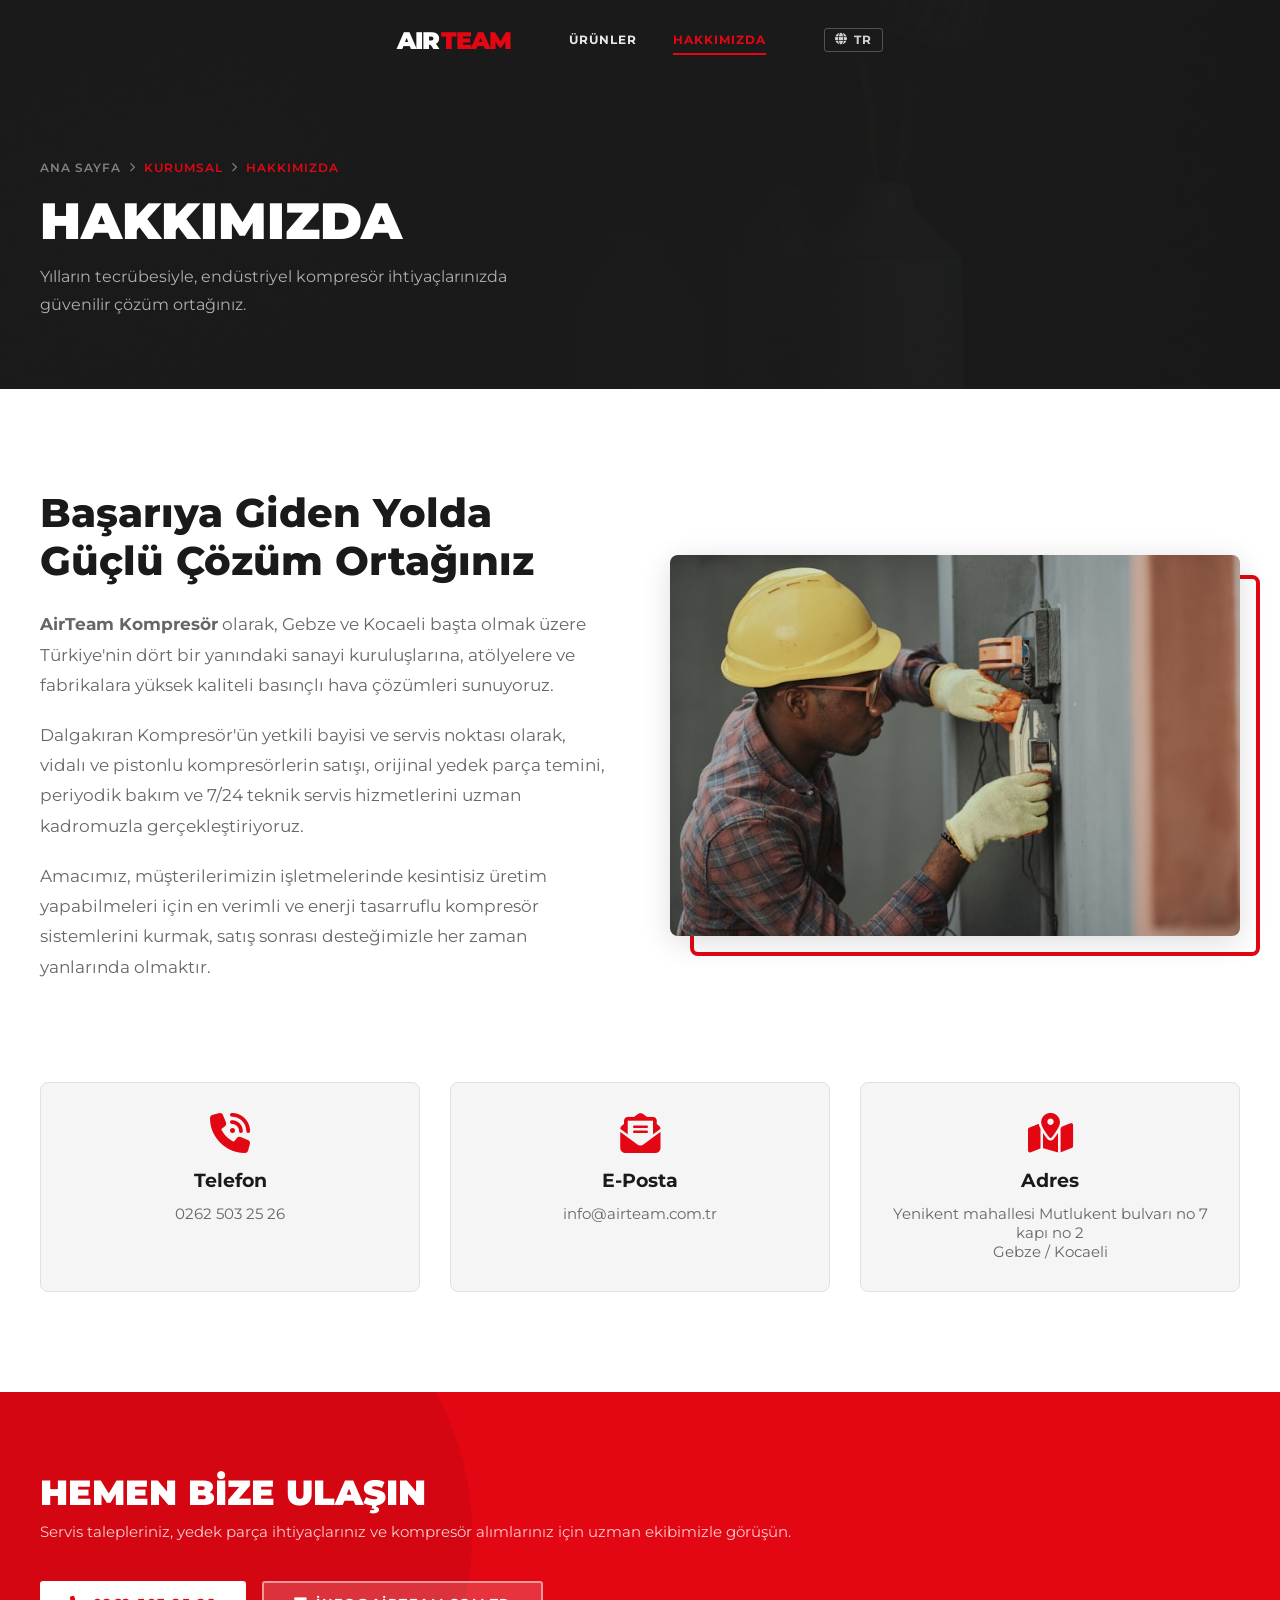
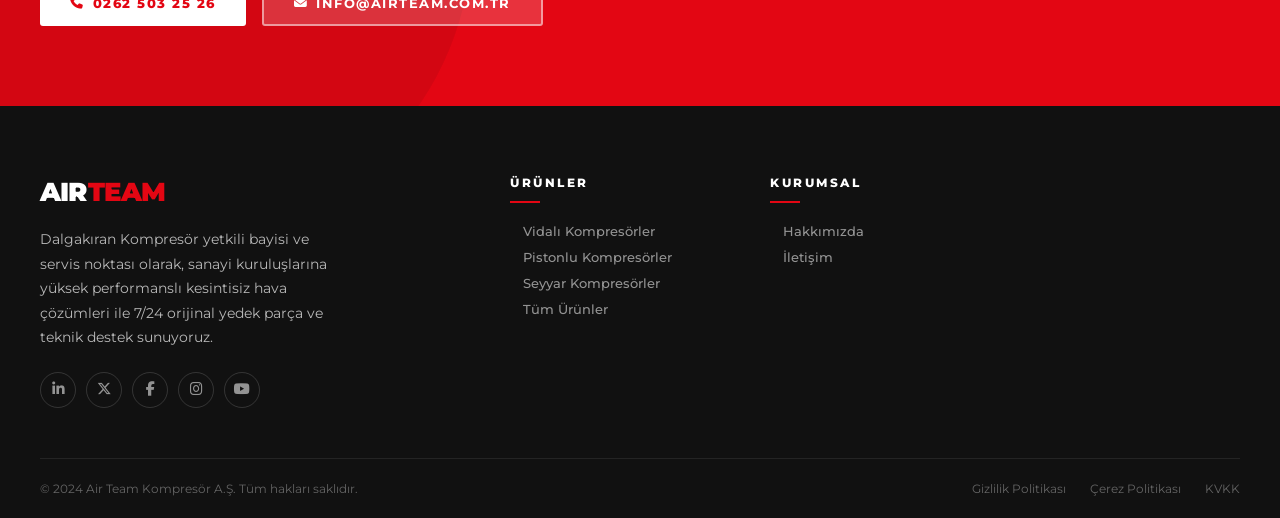
==== commit 2fc68ef0: "updates" ====
--- a/hakkimizda.html
+++ b/hakkimizda.html
@@ -181,6 +181,17 @@
     .contact-box a:hover {
       color: var(--primary);
     }
+
+    /* Active Nav Highlighter */
+    .main-nav ul li a.active,
+    .main-nav ul li a.active:hover,
+    .mobile-nav ul li a.active {
+      color: var(--primary) !important;
+    }
+    .main-nav ul li a.active::after {
+      transform: scaleX(1) !important;
+      opacity: 1 !important;
+    }
   </style>
 </head>
 
@@ -193,8 +204,8 @@
       <i class="fa-solid fa-xmark"></i>
     </button>
     <ul>
-      <li><a href="urunler.html" style="text-transform: uppercase;">Ürünler</a></li>
-      <li><a href="hakkimizda.html" style="text-transform: uppercase;">Hakkımızda</a></li>
+      <li><a href="urunler.html">Ürünler</a></li>
+      <li><a href="hakkimizda.html" class="active">Hakkımızda</a></li>
     </ul>
   </nav>
 
@@ -203,19 +214,19 @@
     <div class="container">
       <div class="header-inner">
         <a href="index.html" class="logo" aria-label="Dalgakıran Ana Sayfa">
-          <div class="logo-text">DALGA<span>KIRAN</span></div>
+          <div class="logo-text">AIR<span>TEAM</span></div>
         </a>
         <nav class="main-nav" aria-label="Ana navigasyon">
           <ul>
             <li>
-              <a href="urunler.html" style="text-transform: uppercase;">Ürünler</a>
+              <a href="urunler.html">Ürünler</a>
               <ul class="dropdown">
                 <li><a href="urunler.html?filter=vidali">Vidalı Kompresörler</a></li>
                 <li><a href="urunler.html?filter=pistonlu">Pistonlu Kompresörler</a></li>
                 <li><a href="urunler.html?filter=seyyar">Seyyar Kompresörler</a></li>
               </ul>
             </li>
-            <li><a href="hakkimizda.html" style="text-transform: uppercase;">Hakkımızda</a></li>
+            <li><a href="hakkimizda.html" class="active">Hakkımızda</a></li>
           </ul>
         </nav>
         <div class="header-actions">
--- a/style.css
+++ b/style.css
@@ -189,6 +189,15 @@
 }
 .main-nav > ul > li:hover > a::after { transform: scaleX(1); }
 .main-nav > ul > li:hover > a { color: var(--white); }
+/* Active Navigation Item */
+.main-nav ul li a.active, 
+.mobile-nav ul li a.active { 
+  color: var(--primary) !important; 
+}
+.main-nav ul li a.active::after { 
+  transform: scaleX(1) !important; 
+  opacity: 1 !important;
+}
 
 /* Dropdown */
 .dropdown {
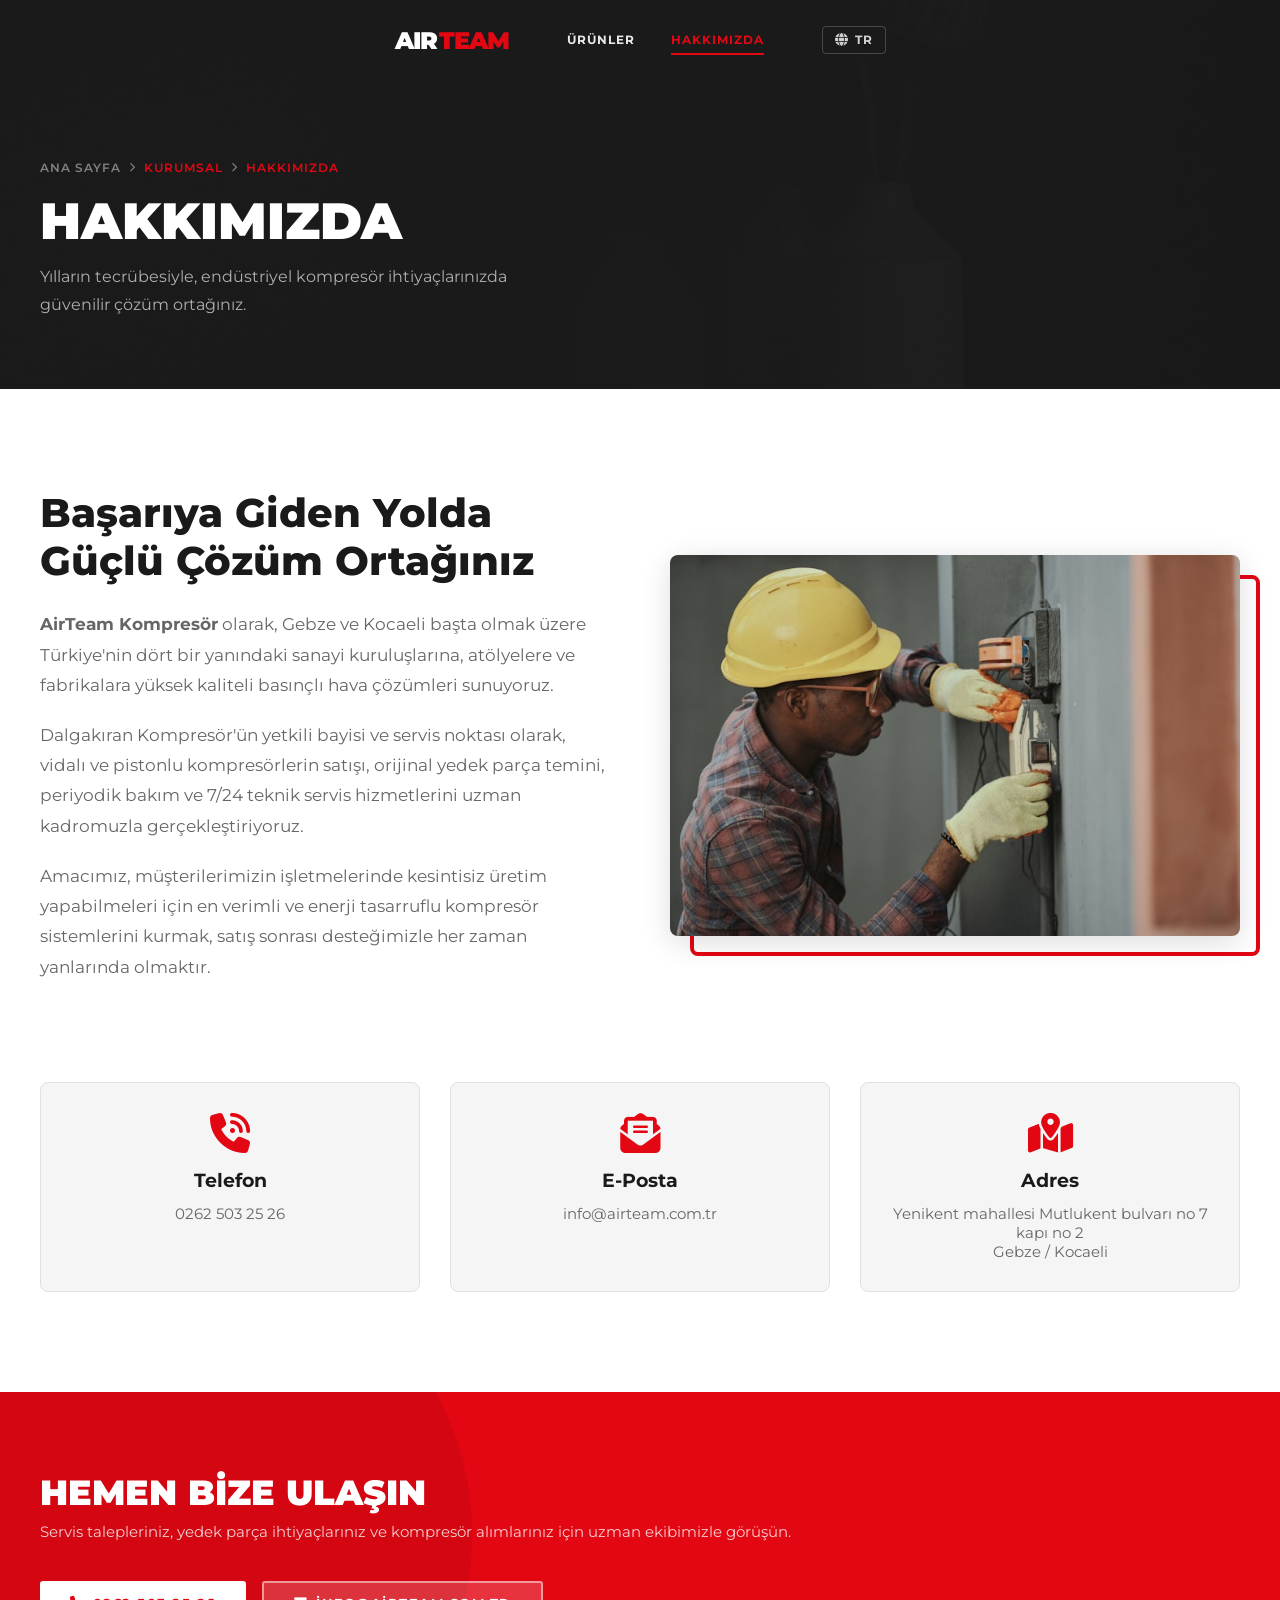
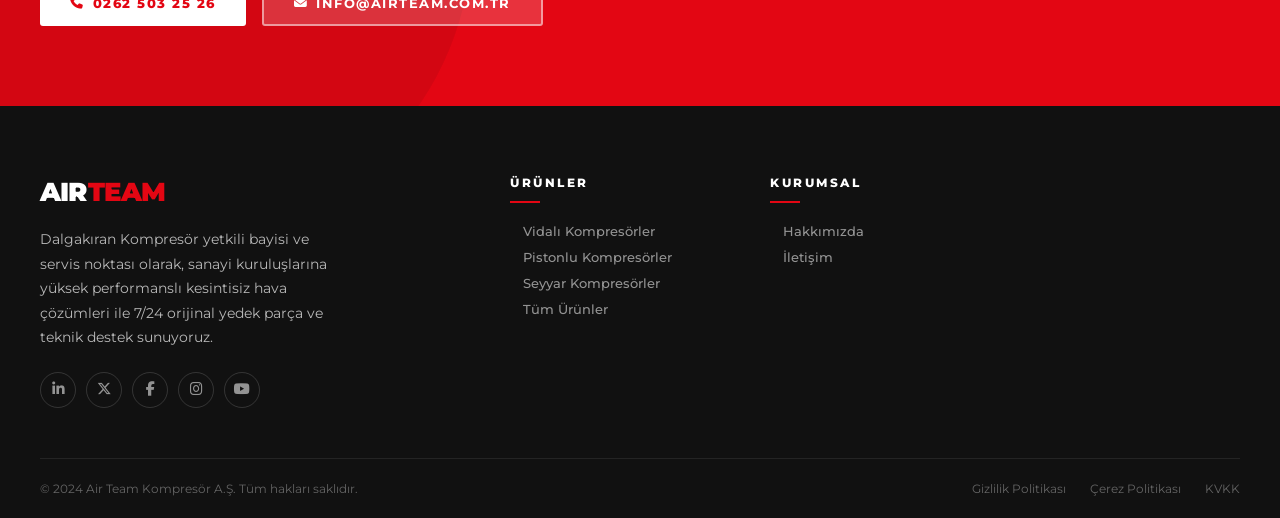
==== commit 62a40108: "feat: finalize multi-language (TR/EN) support, localize product details and titles, and update CTA b" ====
--- a/hakkimizda.html
+++ b/hakkimizda.html
@@ -188,6 +188,7 @@
     .mobile-nav ul li a.active {
       color: var(--primary) !important;
     }
+
     .main-nav ul li a.active::after {
       transform: scaleX(1) !important;
       opacity: 1 !important;
@@ -204,8 +205,8 @@
       <i class="fa-solid fa-xmark"></i>
     </button>
     <ul>
-      <li><a href="urunler.html">Ürünler</a></li>
-      <li><a href="hakkimizda.html" class="active">Hakkımızda</a></li>
+      <li><a href="urunler.html" data-i18n="nav-products">Ürünler</a></li>
+      <li><a href="hakkimizda.html" class="active" data-i18n="nav-about">Hakkımızda</a></li>
     </ul>
   </nav>
 
@@ -219,19 +220,25 @@
         <nav class="main-nav" aria-label="Ana navigasyon">
           <ul>
             <li>
-              <a href="urunler.html">Ürünler</a>
+              <a href="urunler.html" data-i18n="nav-products">Ürünler</a>
               <ul class="dropdown">
-                <li><a href="urunler.html?filter=vidali">Vidalı Kompresörler</a></li>
-                <li><a href="urunler.html?filter=pistonlu">Pistonlu Kompresörler</a></li>
-                <li><a href="urunler.html?filter=seyyar">Seyyar Kompresörler</a></li>
+                <li><a href="urunler.html?filter=vidali" data-i18n="nav-vidali">Vidalı Kompresörler</a></li>
+                <li><a href="urunler.html?filter=pistonlu" data-i18n="nav-pistonlu">Pistonlu Kompresörler</a></li>
+                <li><a href="urunler.html?filter=seyyar" data-i18n="nav-seyyar">Seyyar Kompresörler</a></li>
               </ul>
             </li>
-            <li><a href="hakkimizda.html" class="active">Hakkımızda</a></li>
+            <li><a href="hakkimizda.html" class="active" data-i18n="nav-about">Hakkımızda</a></li>
           </ul>
         </nav>
         <div class="header-actions">
-          <!-- <a href="#" aria-label="Arama"><i class="fa-solid fa-magnifying-glass"></i></a> -->
-          <div class="lang-select"><i class="fa-solid fa-globe"></i><span>TR</span></div>
+          <div class="lang-select" aria-label="Dil seçimi">
+            <i class="fa-solid fa-globe"></i>
+            <span>TR</span>
+            <div class="lang-dropdown">
+              <div class="lang-option active" data-lang="tr">TR</div>
+              <div class="lang-option" data-lang="en">EN</div>
+            </div>
+          </div>
         </div>
         <button class="hamburger" id="hamburger" aria-label="Mobil menüyü aç" aria-expanded="false">
           <span></span><span></span><span></span>
@@ -246,14 +253,15 @@
       <div class="container">
         <div class="page-hero-inner">
           <nav class="breadcrumb" aria-label="Breadcrumb">
-            <a href="index.html">Ana Sayfa</a>
+            <a href="index.html" data-i18n="breadcrumb-home">Ana Sayfa</a>
             <i class="fa-solid fa-chevron-right"></i>
-            <span>Kurumsal</span>
+            <span data-i18n="breadcrumb-corporate">Kurumsal</span>
             <i class="fa-solid fa-chevron-right"></i>
-            <span>Hakkımızda</span>
+            <span data-i18n="nav-about">Hakkımızda</span>
           </nav>
-          <h1>Hakkımızda</h1>
-          <p>Yılların tecrübesiyle, endüstriyel kompresör ihtiyaçlarınızda güvenilir çözüm ortağınız.</p>
+          <h1 data-i18n="about-hero-title">Hakkımızda</h1>
+          <p data-i18n="about-hero-desc">Yılların tecrübesiyle, endüstriyel kompresör ihtiyaçlarınızda güvenilir çözüm
+            ortağınız.</p>
         </div>
       </div>
     </section>
@@ -263,14 +271,17 @@
       <div class="container">
         <div class="about-grid">
           <div class="about-text reveal">
-            <h2>Başarıya Giden Yolda Güçlü Çözüm Ortağınız</h2>
-            <p><strong>AirTeam Kompresör</strong> olarak, Gebze ve Kocaeli başta olmak üzere Türkiye'nin dört bir
+            <h2 data-i18n="about-title">Başarıya Giden Yolda Güçlü Çözüm Ortağınız</h2>
+            <p data-i18n="about-p1"><strong>AirTeam Kompresör</strong> olarak, Gebze ve Kocaeli başta olmak üzere
+              Türkiye'nin dört bir
               yanındaki sanayi kuruluşlarına, atölyelere ve fabrikalara yüksek kaliteli basınçlı hava çözümleri
               sunuyoruz.</p>
-            <p>Dalgakıran Kompresör'ün yetkili bayisi ve servis noktası olarak, vidalı ve pistonlu kompresörlerin
+            <p data-i18n="about-p2">Dalgakıran Kompresör'ün yetkili bayisi ve servis noktası olarak, vidalı ve pistonlu
+              kompresörlerin
               satışı, orijinal yedek parça temini, periyodik bakım ve 7/24 teknik servis hizmetlerini uzman kadromuzla
               gerçekleştiriyoruz.</p>
-            <p>Amacımız, müşterilerimizin işletmelerinde kesintisiz üretim yapabilmeleri için en verimli ve enerji
+            <p data-i18n="about-p3">Amacımız, müşterilerimizin işletmelerinde kesintisiz üretim yapabilmeleri için en
+              verimli ve enerji
               tasarruflu kompresör sistemlerini kurmak, satış sonrası desteğimizle her zaman yanlarında olmaktır.</p>
           </div>
           <div class="about-image reveal">
@@ -281,17 +292,17 @@
         <div class="contact-info-boxes reveal" style="margin-top: 80px;">
           <div class="contact-box">
             <i class="fa-solid fa-phone-volume"></i>
-            <h3>Telefon</h3>
+            <h3 data-i18n="contact-phone">Telefon</h3>
             <p><a href="tel:02625032526">0262 503 25 26</a></p>
           </div>
           <div class="contact-box">
             <i class="fa-solid fa-envelope-open-text"></i>
-            <h3>E-Posta</h3>
+            <h3 data-i18n="contact-email">E-Posta</h3>
             <p><a href="mailto:info@airteam.com.tr">info@airteam.com.tr</a></p>
           </div>
           <div class="contact-box">
             <i class="fa-solid fa-map-location-dot"></i>
-            <h3>Adres</h3>
+            <h3 data-i18n="contact-address">Adres</h3>
             <p>Yenikent mahallesi Mutlukent bulvarı no 7 kapı no 2 <br> Gebze / Kocaeli</p>
           </div>
         </div>
@@ -330,7 +341,8 @@
       <div class="footer-grid">
         <div class="footer-brand">
           <div class="logo-text">AIR<span>TEAM</span></div>
-          <p>Dalgakıran Kompresör yetkili bayisi ve servis noktası olarak, sanayi kuruluşlarına yüksek performanslı
+          <p data-i18n="footer-desc">Dalgakıran Kompresör yetkili bayisi ve servis noktası olarak, sanayi kuruluşlarına
+            yüksek performanslı
             kesintisiz hava çözümleri ile 7/24 orijinal yedek parça ve teknik destek sunuyoruz.</p>
           <div class="social-links" aria-label="Sosyal medya bağlantıları">
             <a href="#" class="social-link" aria-label="LinkedIn"><i class="fa-brands fa-linkedin-in"></i></a>
@@ -342,40 +354,42 @@
         </div>
 
         <div class="footer-col">
-          <h5>Ürünler</h5>
+          <h5 data-i18n="footer-products">Ürünler</h5>
           <ul>
-            <li><a href="urunler.html?filter=vidali">Vidalı Kompresörler</a></li>
-            <li><a href="urunler.html?filter=pistonlu">Pistonlu Kompresörler</a></li>
-            <li><a href="urunler.html?filter=seyyar">Seyyar Kompresörler</a></li>
-            <li><a href="urunler.html">Tüm Ürünler</a></li>
+            <li><a href="urunler.html?filter=vidali" data-i18n="nav-vidali">Vidalı Kompresörler</a></li>
+            <li><a href="urunler.html?filter=pistonlu" data-i18n="nav-pistonlu">Pistonlu Kompresörler</a></li>
+            <li><a href="urunler.html?filter=seyyar" data-i18n="nav-seyyar">Seyyar Kompresörler</a></li>
+            <li><a href="urunler.html" data-i18n="nav-all-products">Tüm Ürünler</a></li>
           </ul>
         </div>
 
         <div class="footer-col">
-          <h5>Kurumsal</h5>
+          <h5 data-i18n="footer-corporate">Kurumsal</h5>
           <ul>
-            <li><a href="hakkimizda.html">Hakkımızda</a></li>
-            <li><a href="#iletisim">İletişim</a></li>
+            <li><a href="hakkimizda.html" data-i18n="nav-about">Hakkımızda</a></li>
+            <li><a href="#iletisim" data-i18n="nav-contact">İletişim</a></li>
           </ul>
         </div>
       </div>
 
       <!-- Footer Bottom -->
       <div class="footer-bottom">
-        <p>&copy; 2024 Air Team Kompresör A.Ş. Tüm hakları saklıdır.</p>
+        <p data-i18n="footer-rights">© 2024 Air Team Kompresör A.Ş. Tüm hakları saklıdır.</p>
         <div class="footer-bottom-links">
-          <a href="#">Gizlilik Politikası</a>
-          <a href="#">Çerez Politikası</a>
-          <a href="#">KVKK</a>
+          <a href="#" data-i18n="footer-privacy">Gizlilik Politikası</a>
+          <a href="#" data-i18n="footer-cookie">Çerez Politikası</a>
+          <a href="#" data-i18n="footer-kvkk">KVKK</a>
         </div>
       </div>
     </div>
   </footer>
 
-  <button class="back-to-top" id="backToTop" aria-label="Sayfanın başına git">
+  <button class="back-to-top" id="backToTop" aria-label="Sayfanın başına git" data-i18n="aria-back-to-top"
+    data-i18n-aria="true">
     <i class="fa-solid fa-arrow-up"></i>
   </button>
 
+  <script src="translations.js"></script>
   <script src="script.js"></script>
 </body>
 
--- a/style.css
+++ b/style.css
@@ -252,6 +252,7 @@
 }
 .header-actions a:hover { color: var(--white); }
 .lang-select {
+  position: relative;
   display: flex;
   align-items: center;
   gap: 6px;
@@ -260,12 +261,67 @@
   font-weight: 700;
   letter-spacing: 1px;
   cursor: pointer;
-  transition: color var(--transition);
-  padding: 4px 10px;
-  border: 1px solid rgba(255,255,255,0.25);
-  border-radius: 3px;
-}
-.lang-select:hover { color: var(--white); border-color: rgba(255,255,255,0.6); }
+  transition: all var(--transition);
+  padding: 6px 12px;
+  border: 1px solid rgba(255,255,255,0.2);
+  border-radius: 4px;
+}
+.lang-select:hover {
+  background: rgba(255,255,255,0.1);
+  border-color: var(--primary);
+  color: var(--white);
+}
+.lang-select i { font-size: 0.8rem; }
+
+/* Language Dropdown */
+.lang-dropdown {
+  position: absolute;
+  top: calc(100% + 5px);
+  right: 0;
+  background: var(--white);
+  min-width: 100px;
+  border-radius: 4px;
+  box-shadow: var(--shadow-lg);
+  opacity: 0;
+  visibility: hidden;
+  transform: translateY(10px);
+  transition: all var(--transition);
+  z-index: 1100;
+  overflow: hidden;
+  border: 1px solid var(--border);
+}
+.lang-select:hover .lang-dropdown {
+  opacity: 1;
+  visibility: visible;
+  transform: translateY(0);
+}
+.lang-option {
+  display: flex;
+  align-items: center;
+  justify-content: space-between;
+  padding: 10px 16px;
+  color: var(--dark);
+  font-size: 0.75rem;
+  font-weight: 700;
+  transition: all var(--transition);
+  border-bottom: 1px solid var(--border);
+  white-space: nowrap;
+}
+.lang-option:last-child { border-bottom: none; }
+.lang-option:hover {
+  background: var(--light-gray);
+  color: var(--primary);
+}
+.lang-option.active {
+  background: var(--light-gray);
+  color: var(--primary);
+}
+.lang-option.active::after {
+  content: '\f00c';
+  font-family: 'Font Awesome 6 Free';
+  font-weight: 900;
+  font-size: 0.65rem;
+}
 
 /* Mobile hamburger */
 .hamburger {
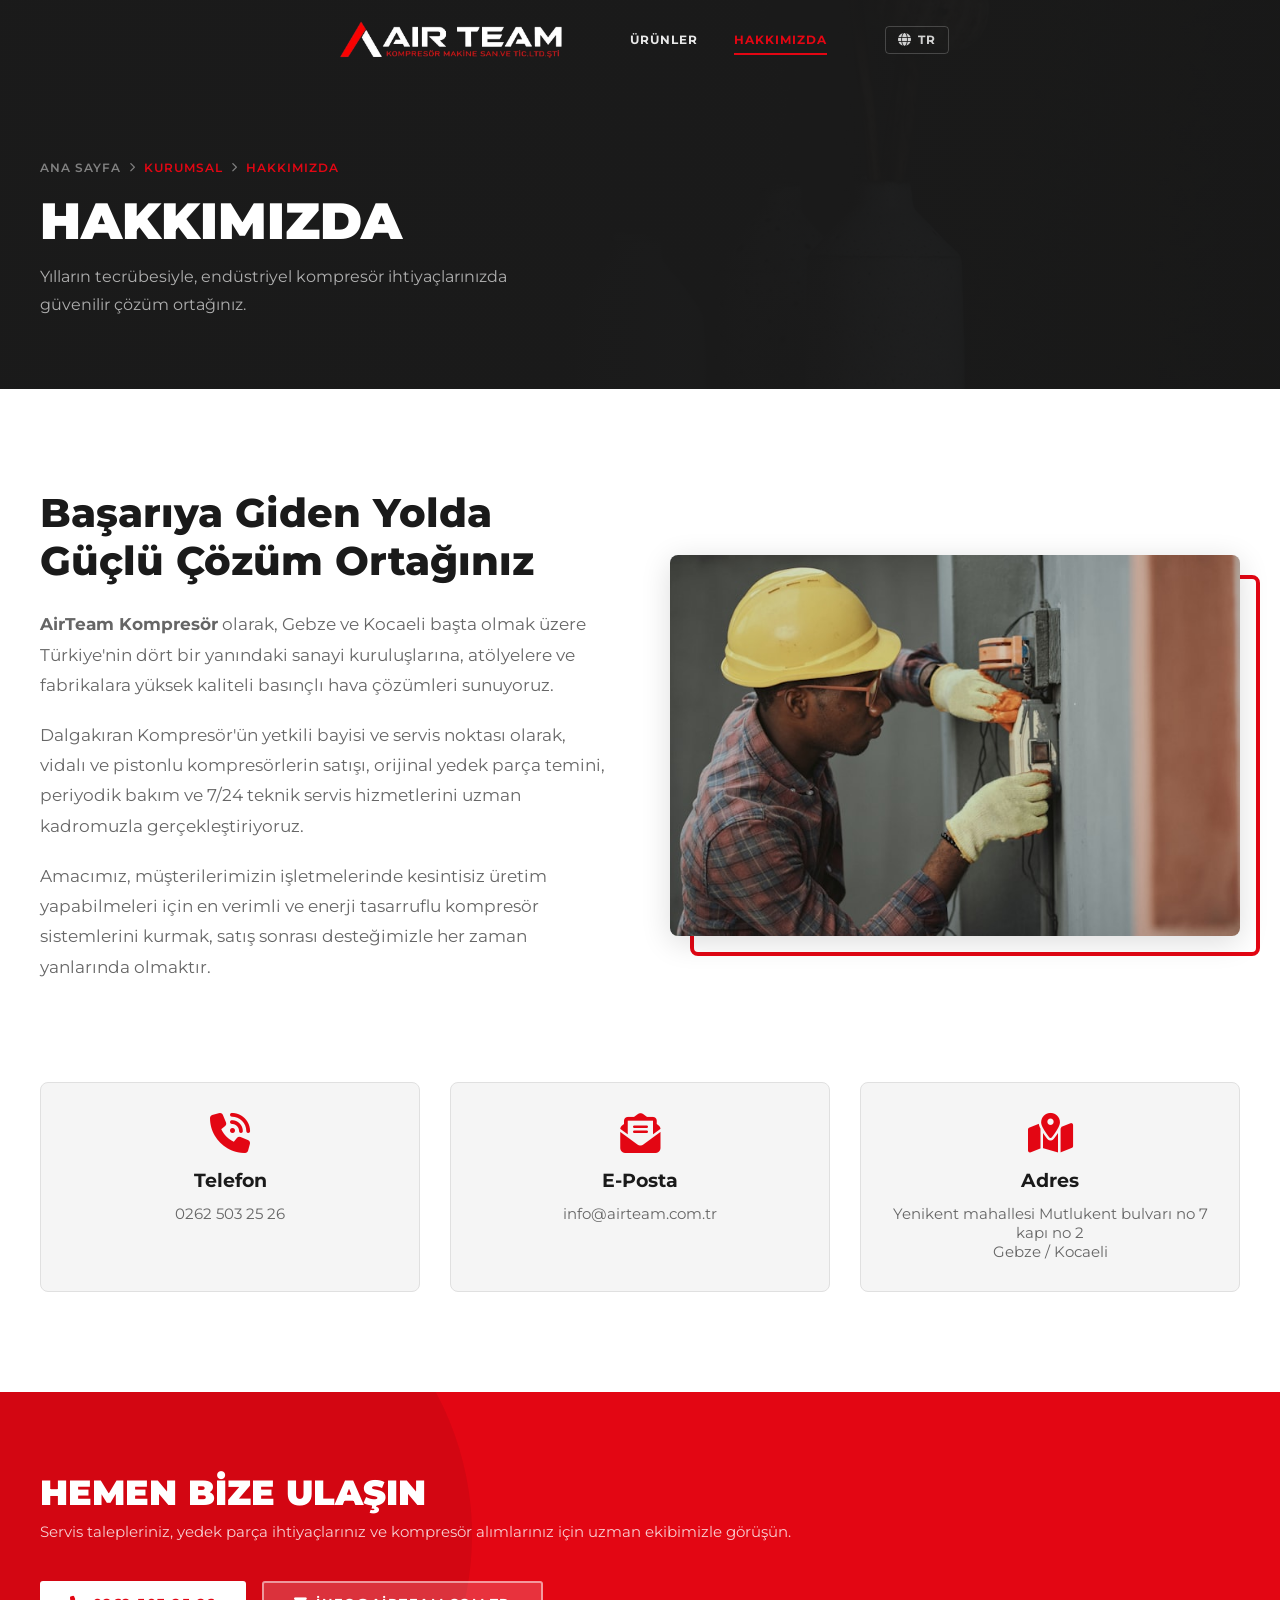
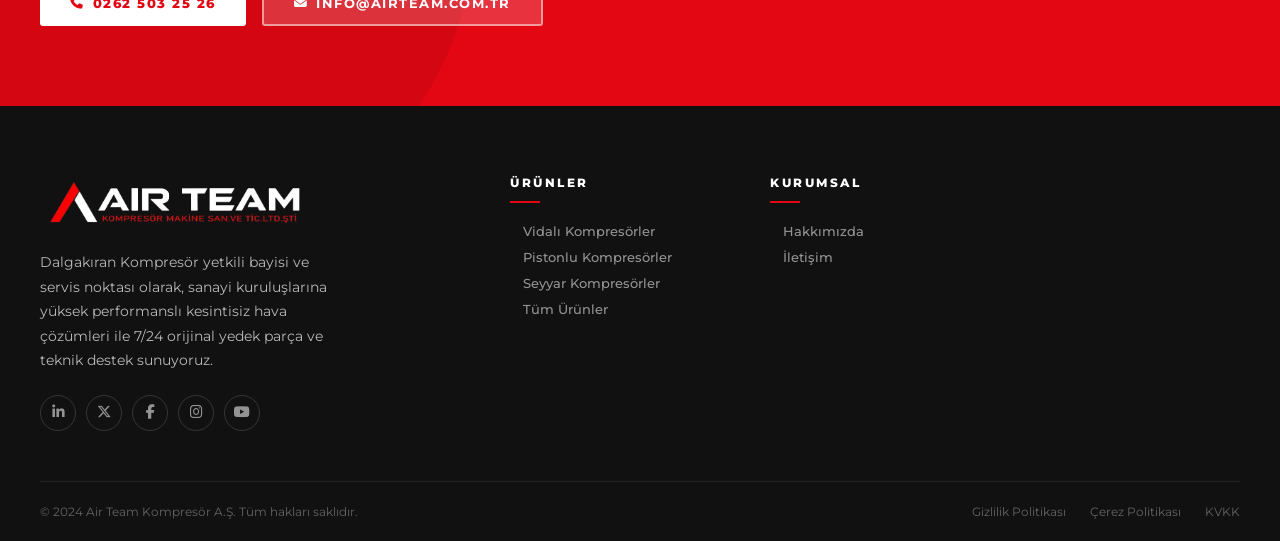
==== commit 6a79f53d: "logo updates" ====
--- a/hakkimizda.html
+++ b/hakkimizda.html
@@ -215,7 +215,7 @@
     <div class="container">
       <div class="header-inner">
         <a href="index.html" class="logo" aria-label="Dalgakıran Ana Sayfa">
-          <div class="logo-text">AIR<span>TEAM</span></div>
+          <img src="src/logo.png" alt="AirTeam Kompresör" class="logo-img">
         </a>
         <nav class="main-nav" aria-label="Ana navigasyon">
           <ul>
@@ -340,7 +340,7 @@
     <div class="container">
       <div class="footer-grid">
         <div class="footer-brand">
-          <div class="logo-text">AIR<span>TEAM</span></div>
+          <img src="src/logo.png" alt="AirTeam Kompresör" class="logo-img">
           <p data-i18n="footer-desc">Dalgakıran Kompresör yetkili bayisi ve servis noktası olarak, sanayi kuruluşlarına
             yüksek performanslı
             kesintisiz hava çözümleri ile 7/24 orijinal yedek parça ve teknik destek sunuyoruz.</p>
--- a/style.css
+++ b/style.css
@@ -163,6 +163,11 @@
 }
 .logo-text span { color: var(--primary); }
 
+.logo-img {
+  max-height: 48px;
+  width: auto;
+}
+
 .main-nav { flex: 1; }
 .main-nav ul { display: flex; align-items: center; gap: 0; }
 .main-nav > ul > li { position: relative; }
@@ -861,6 +866,7 @@
   border-bottom: 1px solid rgba(255,255,255,0.08);
 }
 .footer-brand .logo-text { font-size: 1.6rem; margin-bottom: 20px; }
+.footer-brand .logo-img { max-height: 54px; margin-bottom: 20px; }
 .footer-brand p { font-size: 0.85rem; line-height: 1.8; max-width: 300px; }
 .footer-col h5 {
   font-size: 0.75rem;
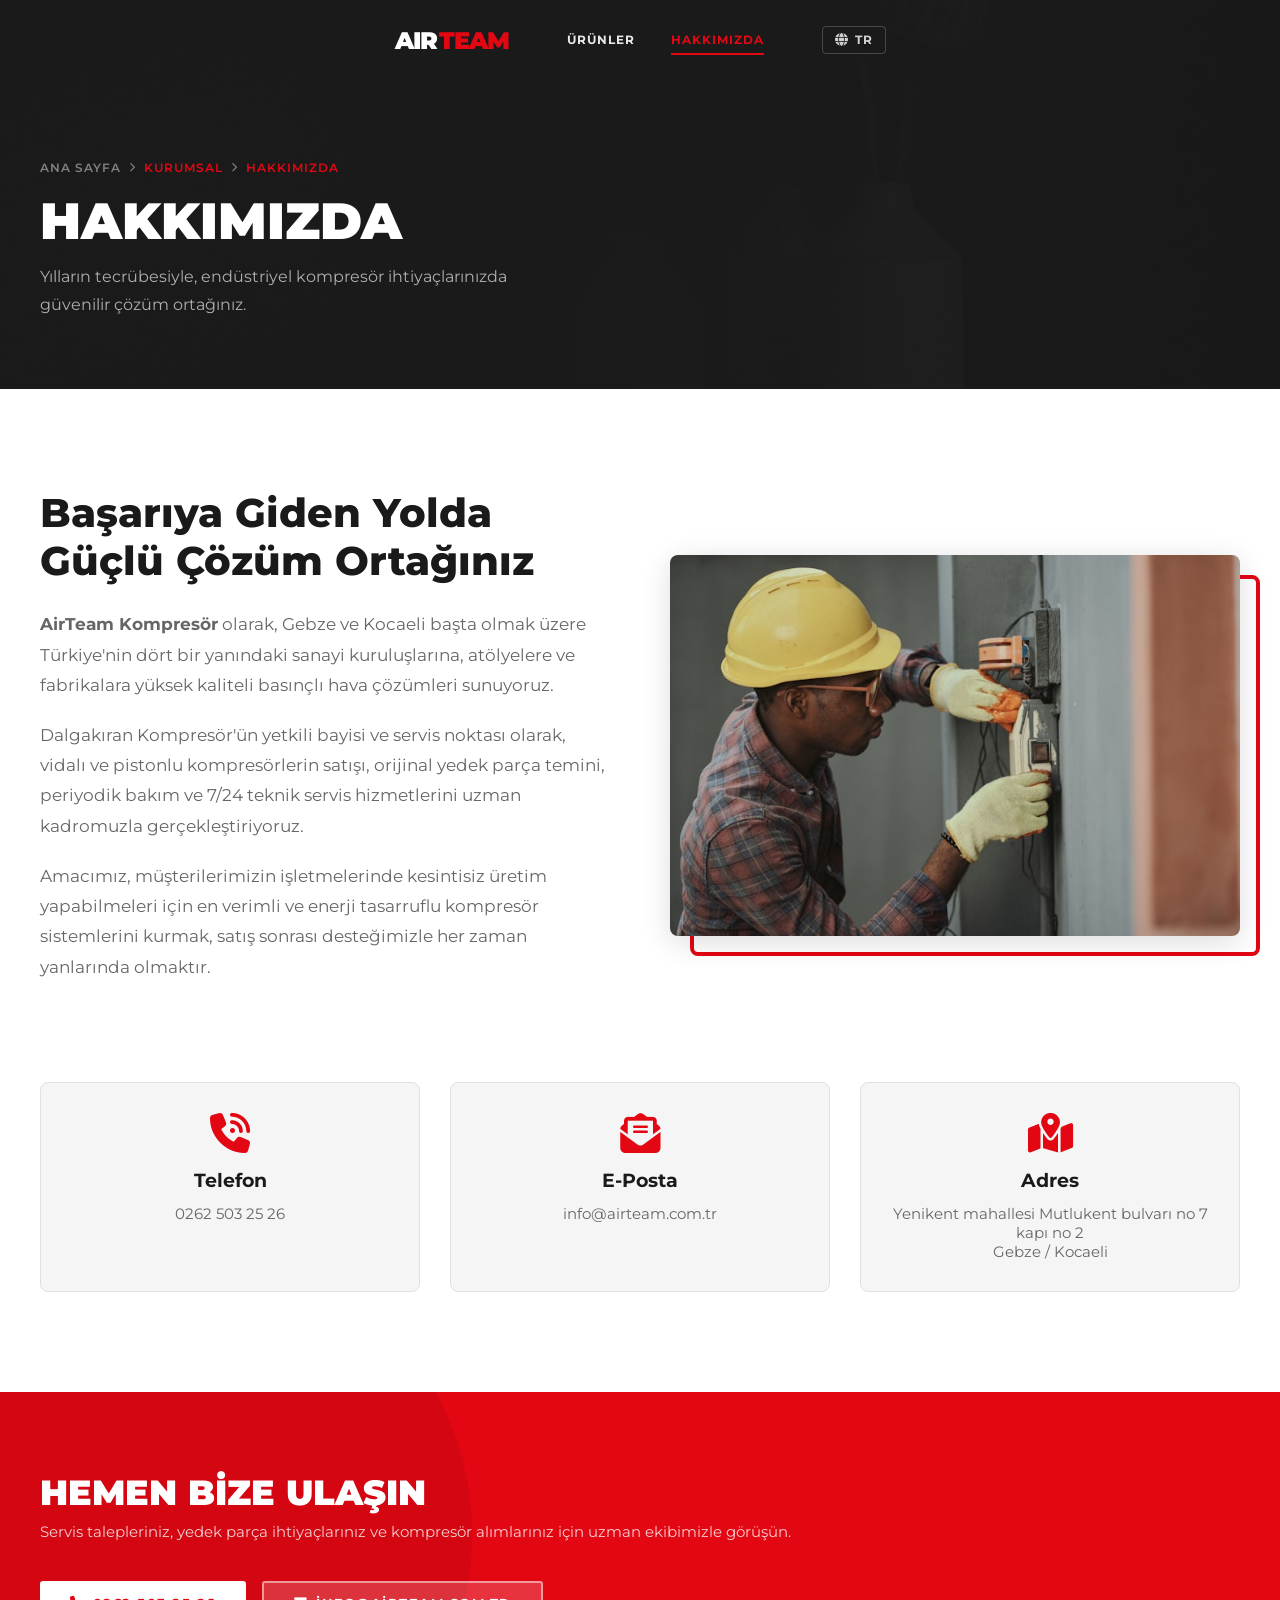
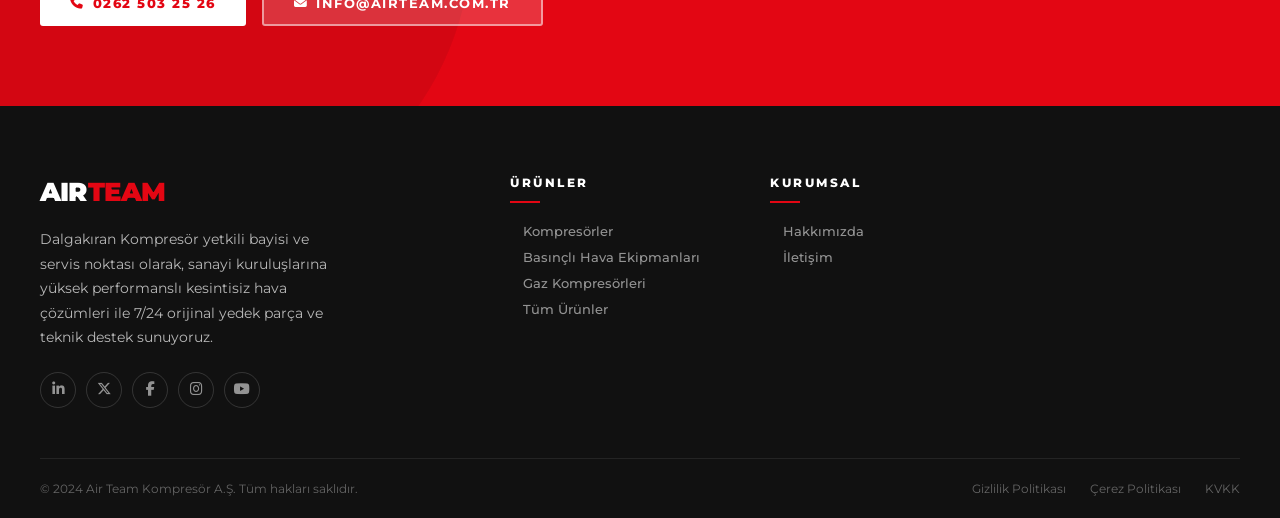
==== commit b4efd014: "ürünlerin bir çoğu eklendi" ====
--- a/hakkimizda.html
+++ b/hakkimizda.html
@@ -215,16 +215,16 @@
     <div class="container">
       <div class="header-inner">
         <a href="index.html" class="logo" aria-label="Dalgakıran Ana Sayfa">
-          <img src="src/logo.png" alt="AirTeam Kompresör" class="logo-img">
+          <div class="logo-text">AIR<span>TEAM</span></div>
         </a>
         <nav class="main-nav" aria-label="Ana navigasyon">
           <ul>
             <li>
               <a href="urunler.html" data-i18n="nav-products">Ürünler</a>
               <ul class="dropdown">
-                <li><a href="urunler.html?filter=vidali" data-i18n="nav-vidali">Vidalı Kompresörler</a></li>
-                <li><a href="urunler.html?filter=pistonlu" data-i18n="nav-pistonlu">Pistonlu Kompresörler</a></li>
-                <li><a href="urunler.html?filter=seyyar" data-i18n="nav-seyyar">Seyyar Kompresörler</a></li>
+                <li><a href="urunler.html?filter=kompresorler" data-i18n="nav-kompresorler">Kompresörler</a></li>
+                <li><a href="urunler.html?filter=basinc" data-i18n="nav-basinc">Basınçlı Hava Ekipmanları</a></li>
+                <li><a href="urunler.html?filter=gaz" data-i18n="nav-gaz">Gaz Kompresörleri</a></li>
               </ul>
             </li>
             <li><a href="hakkimizda.html" class="active" data-i18n="nav-about">Hakkımızda</a></li>
@@ -340,7 +340,7 @@
     <div class="container">
       <div class="footer-grid">
         <div class="footer-brand">
-          <img src="src/logo.png" alt="AirTeam Kompresör" class="logo-img">
+          <div class="logo-text">AIR<span>TEAM</span></div>
           <p data-i18n="footer-desc">Dalgakıran Kompresör yetkili bayisi ve servis noktası olarak, sanayi kuruluşlarına
             yüksek performanslı
             kesintisiz hava çözümleri ile 7/24 orijinal yedek parça ve teknik destek sunuyoruz.</p>
@@ -356,9 +356,9 @@
         <div class="footer-col">
           <h5 data-i18n="footer-products">Ürünler</h5>
           <ul>
-            <li><a href="urunler.html?filter=vidali" data-i18n="nav-vidali">Vidalı Kompresörler</a></li>
-            <li><a href="urunler.html?filter=pistonlu" data-i18n="nav-pistonlu">Pistonlu Kompresörler</a></li>
-            <li><a href="urunler.html?filter=seyyar" data-i18n="nav-seyyar">Seyyar Kompresörler</a></li>
+            <li><a href="urunler.html?filter=kompresorler" data-i18n="nav-kompresorler">Kompresörler</a></li>
+            <li><a href="urunler.html?filter=basinc" data-i18n="nav-basinc">Basınçlı Hava Ekipmanları</a></li>
+            <li><a href="urunler.html?filter=gaz" data-i18n="nav-gaz">Gaz Kompresörleri</a></li>
             <li><a href="urunler.html" data-i18n="nav-all-products">Tüm Ürünler</a></li>
           </ul>
         </div>
--- a/style.css
+++ b/style.css
@@ -163,11 +163,6 @@
 }
 .logo-text span { color: var(--primary); }
 
-.logo-img {
-  max-height: 48px;
-  width: auto;
-}
-
 .main-nav { flex: 1; }
 .main-nav ul { display: flex; align-items: center; gap: 0; }
 .main-nav > ul > li { position: relative; }
@@ -866,7 +861,6 @@
   border-bottom: 1px solid rgba(255,255,255,0.08);
 }
 .footer-brand .logo-text { font-size: 1.6rem; margin-bottom: 20px; }
-.footer-brand .logo-img { max-height: 54px; margin-bottom: 20px; }
 .footer-brand p { font-size: 0.85rem; line-height: 1.8; max-width: 300px; }
 .footer-col h5 {
   font-size: 0.75rem;
@@ -1095,3 +1089,379 @@
   .hero-actions { flex-direction: column; }
   .slider-arrows { display: none; }
 }
+
+/* ==============================
+   PRODUCT DETAIL PAGE STYLES (BENTO GRID)
+   ============================== */
+
+.product-detail-page .detail-hero {
+  padding: 180px 0 80px 0;
+  background: linear-gradient(135deg, #18191c 0%, #2f343b 100%);
+  position: relative;
+  overflow: hidden;
+  border-bottom: 1px solid rgba(255,255,255,0.05);
+}
+
+.hero-bg-gradient {
+  position: absolute;
+  top: 0; right: 0; bottom: 0; width: 60%;
+  background: radial-gradient(circle at 80% 50%, rgba(220, 38, 38, 0.1) 0%, transparent 70%);
+  pointer-events: none;
+}
+
+.hero-product-image {
+  position: absolute;
+  top: 50%;
+  right: -5%;
+  transform: translateY(-50%);
+  width: 50%;
+  max-width: 700px;
+  opacity: 0.2;
+  pointer-events: none;
+  z-index: 1;
+  filter: brightness(0.8) contrast(1.1);
+  mask-image: linear-gradient(to left, black 40%, transparent 100%);
+  -webkit-mask-image: linear-gradient(to left, black 40%, transparent 100%);
+}
+
+.hero-product-image img {
+  width: 100%;
+  height: auto;
+  transform: perspective(1000px) rotateY(-15deg);
+}
+
+.breadcrumb {
+  display: flex;
+  align-items: center;
+  gap: 0.5rem;
+  list-style: none;
+  padding: 0;
+  margin-bottom: 2rem;
+  font-size: 0.85rem;
+  color: var(--text-muted);
+}
+.breadcrumb a {
+  color: var(--text-muted);
+  text-decoration: none;
+  transition: color 0.3s ease;
+}
+.breadcrumb a:hover {
+  color: var(--primary);
+}
+.breadcrumb i {
+  font-size: 0.7rem;
+}
+.breadcrumb .active {
+  color: var(--white);
+  font-weight: 500;
+}
+
+.hero-titles .super-tag {
+  display: inline-block;
+  background: rgba(220, 38, 38, 0.15);
+  color: var(--primary);
+  padding: 0.35rem 0.85rem;
+  border-radius: 4px;
+  font-size: 0.85rem;
+  font-weight: 700;
+  letter-spacing: 1px;
+  margin-bottom: 0.5rem;
+}
+.hero-titles h1 {
+  font-size: 4rem;
+  font-weight: 900;
+  line-height: 1.1;
+  margin: 0;
+  color: var(--white);
+  text-transform: uppercase;
+}
+
+/* Tabs */
+.product-tabs-wrapper {
+  margin-top: -30px;
+  margin-bottom: 3rem;
+  position: relative;
+  z-index: 10;
+}
+
+.model-switcher {
+  display: inline-flex;
+  background: rgba(255,255,255,0.03);
+  backdrop-filter: blur(10px);
+  -webkit-backdrop-filter: blur(10px);
+  border: 1px solid rgba(255,255,255,0.05);
+  padding: 0.5rem;
+  border-radius: 12px;
+  box-shadow: 0 10px 40px rgba(0,0,0,0.5);
+}
+
+.model-tab {
+  background: transparent;
+  border: none;
+  color: var(--text-muted);
+  padding: 0.8rem 1.5rem;
+  font-size: 1rem;
+  font-weight: 600;
+  border-radius: 8px;
+  cursor: pointer;
+  transition: all 0.3s ease;
+}
+
+.model-tab:hover {
+  color: var(--white);
+}
+
+.model-tab.active {
+  background: var(--primary);
+  color: var(--white);
+  box-shadow: 0 4px 15px rgba(220, 38, 38, 0.4);
+}
+
+/* Tab contents */
+.model-content {
+  display: none;
+  animation: fadeIn 0.5s ease forwards;
+}
+
+.model-content.active {
+  display: block;
+}
+
+@keyframes fadeIn {
+  from { opacity: 0; transform: translateY(10px); }
+  to { opacity: 1; transform: translateY(0); }
+}
+
+/* Bento Grid */
+.bento-grid {
+  display: grid;
+  grid-template-columns: repeat(4, 1fr);
+  grid-template-rows: auto auto auto;
+  gap: 1.5rem;
+}
+
+.bento-item {
+  background: var(--surface);
+  border: 1px solid var(--border);
+  border-radius: 16px;
+  padding: 2rem;
+  transition: transform 0.3s ease, border-color 0.3s ease, box-shadow 0.3s ease;
+}
+
+.bento-item:hover {
+  transform: translateY(-2px);
+  border-color: rgba(220, 38, 38, 0.5);
+  box-shadow: 0 10px 30px rgba(0,0,0,0.4);
+}
+
+.bento-image-box {
+  grid-column: span 2;
+  grid-row: span 2;
+  display: flex;
+  flex-direction: column;
+  justify-content: space-between;
+}
+
+.bento-img-wrapper {
+  flex-grow: 1;
+  display: flex;
+  align-items: center;
+  justify-content: center;
+  padding: 1rem;
+}
+
+.bento-img-wrapper img {
+  max-width: 100%;
+  height: auto;
+  filter: drop-shadow(0 20px 40px rgba(0,0,0,0.8));
+  transition: transform 0.5s ease;
+}
+
+.bento-image-box:hover .bento-img-wrapper img {
+  transform: scale(1.05);
+}
+
+.bento-cta {
+  display: flex;
+  gap: 1rem;
+  margin-top: 2rem;
+}
+.bento-cta .btn { width: 100%; justify-content: center; }
+
+.bento-desc-box {
+  grid-column: span 2;
+  background: linear-gradient(135deg, rgba(255,255,255,0.05) 0%, rgba(255,255,255,0.01) 100%);
+}
+
+.bento-desc-box h2 {
+  font-size: 1.8rem;
+  margin-bottom: 1rem;
+  color: var(--white);
+}
+
+.bento-desc-box p {
+  color: var(--text-muted);
+  line-height: 1.7;
+  font-size: 1.05rem;
+  margin-bottom: 1rem;
+}
+
+.bento-feature {
+  grid-column: span 1;
+  text-align: center;
+  display: flex;
+  flex-direction: column;
+  align-items: center;
+  justify-content: center;
+}
+
+.feature-icon {
+  width: 60px; height: 60px;
+  background: rgba(220, 38, 38, 0.1);
+  color: var(--primary);
+  border-radius: 50%;
+  border: 1px solid rgba(220, 38, 38, 0.2);
+  display: flex; align-items: center; justify-content: center;
+  font-size: 1.5rem;
+  margin-bottom: 1rem;
+  transition: all 0.3s ease;
+}
+
+.bento-feature:hover .feature-icon {
+  background: var(--primary);
+  color: var(--white);
+  transform: translateY(-5px);
+}
+
+.bento-feature h4 {
+  font-size: 1.1rem;
+  margin-bottom: 0.5rem;
+  color: var(--white);
+}
+.bento-feature p {
+  font-size: 0.9rem;
+  color: var(--text-muted);
+  margin: 0;
+}
+
+.bento-specs {
+  grid-column: span 4;
+  display: flex;
+  justify-content: space-around;
+  background: rgba(220, 38, 38, 0.05);
+  border: 1px solid rgba(220, 38, 38, 0.15);
+}
+
+.spec-highlight {
+  text-align: center;
+}
+
+.spec-highlight h3 {
+  font-size: 2.5rem;
+  font-weight: 800;
+  color: var(--primary);
+  margin: 0 0 0.5rem 0;
+  line-height: 1;
+}
+
+.spec-highlight span {
+  font-size: 0.9rem;
+  color: var(--text-muted);
+  text-transform: uppercase;
+  letter-spacing: 1px;
+}
+
+@media (max-width: 991px) {
+  .bento-grid {
+    grid-template-columns: 1fr 1fr;
+  }
+  .bento-image-box, .bento-desc-box, .bento-specs {
+    grid-column: span 2;
+  }
+}
+
+@media (max-width: 768px) {
+  .hero-titles h1 {
+    font-size: 2.8rem;
+  }
+  .bento-grid {
+    grid-template-columns: 1fr;
+  }
+  .bento-image-box, .bento-desc-box, .bento-specs, .bento-feature {
+    grid-column: span 1;
+  }
+  .bento-specs {
+    flex-direction: column;
+    gap: 2rem;
+  }
+}
+
+/* ==============================
+   TECHNICAL DATA TABLES
+   ============================== */
+
+.tech-specs-section {
+  margin-top: 4rem;
+}
+
+.tech-specs-title {
+  font-size: 2rem;
+  font-weight: 800;
+  margin-bottom: 2rem;
+  text-align: center;
+  color: var(--white);
+  text-transform: uppercase;
+}
+
+.tech-specs-title strong {
+  color: var(--primary);
+}
+
+.table-responsive-wrapper {
+  overflow-x: auto;
+  background: var(--surface);
+  border: 1px solid var(--border);
+  border-radius: 12px;
+  padding: 1rem;
+  margin-bottom: 3rem;
+  box-shadow: 0 10px 30px rgba(0,0,0,0.2);
+}
+
+.tech-table {
+  width: 100%;
+  border-collapse: collapse;
+  font-size: 0.9rem;
+  color: var(--text-muted);
+  min-width: 900px;
+}
+
+.tech-table th, 
+.tech-table td {
+  padding: 1rem;
+  text-align: center;
+  border: 1px solid rgba(255,255,255,0.05);
+}
+
+.custheader td {
+  font-weight: 700;
+  color: var(--white);
+  background: rgba(220, 38, 38, 0.1);
+  text-transform: uppercase;
+  font-size: 0.8rem;
+}
+
+.tech-table tbody tr:nth-child(even) {
+  background: rgba(255,255,255,0.02);
+}
+
+.tech-table tbody tr:hover {
+  background: rgba(220, 38, 38, 0.05);
+}
+
+.tech-note {
+  font-size: 0.8rem;
+  color: var(--text-muted);
+  margin-top: 1rem;
+  font-style: italic;
+  line-height: 1.6;
+}
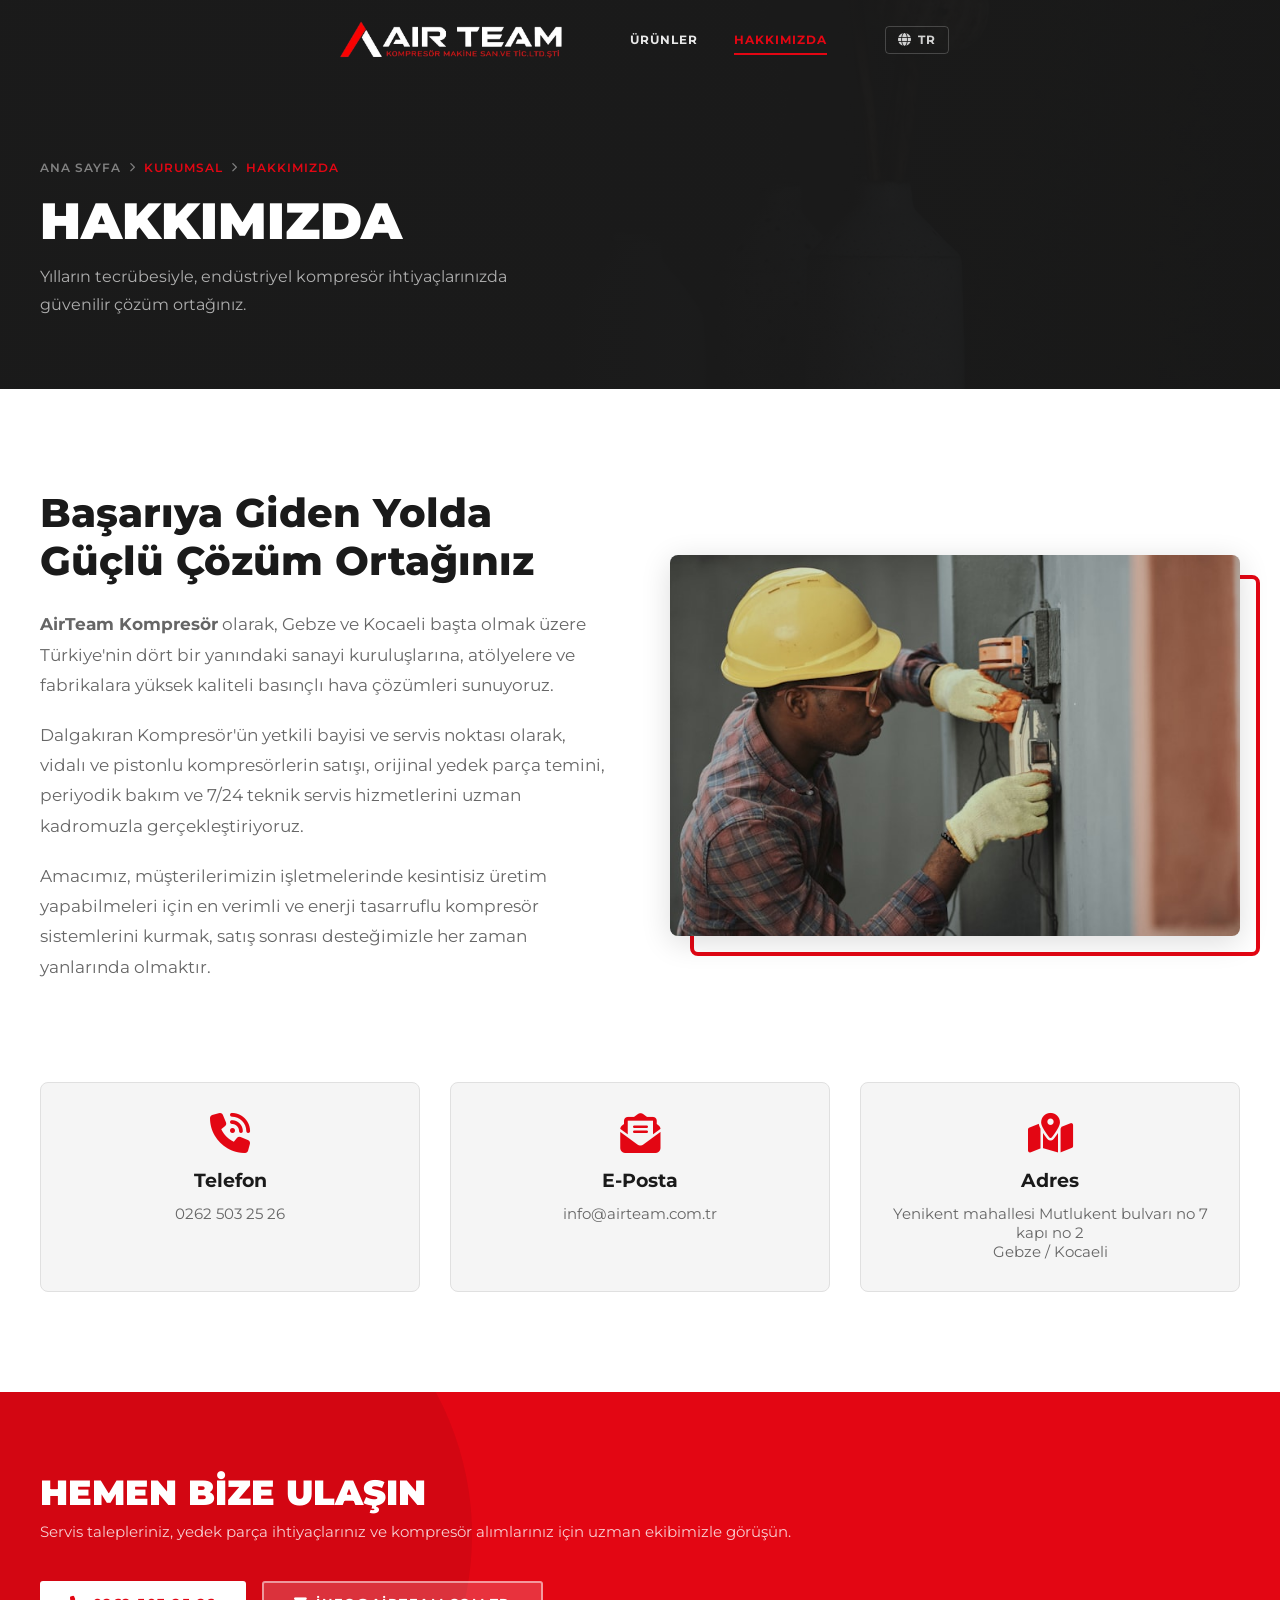
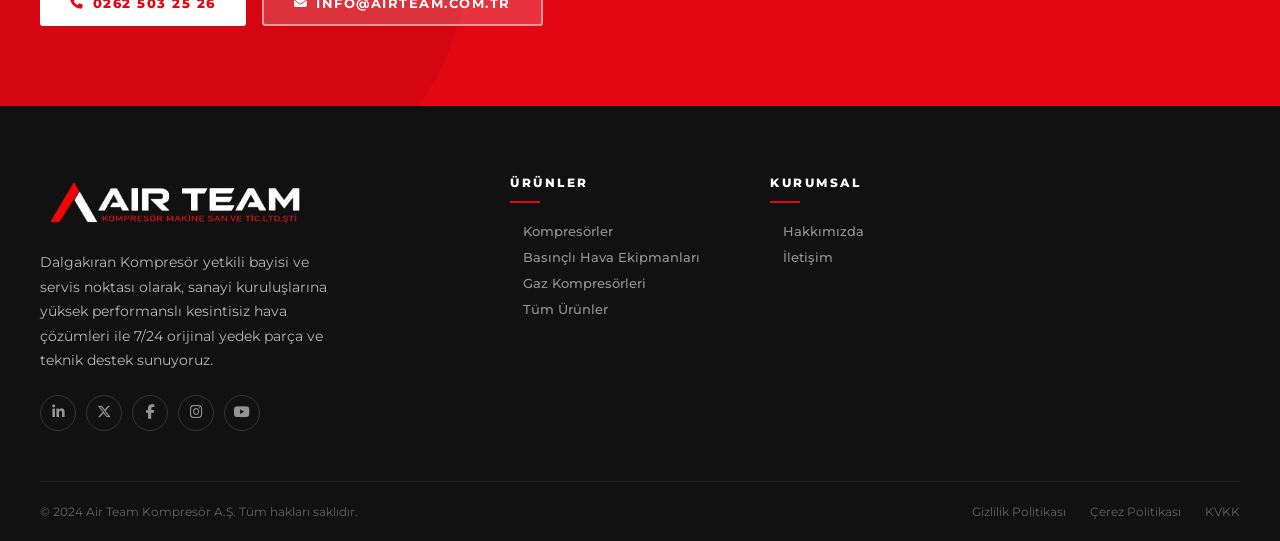
==== commit 54b800d5: "Merge branch 'main' into development" ====
--- a/hakkimizda.html
+++ b/hakkimizda.html
@@ -215,7 +215,7 @@
     <div class="container">
       <div class="header-inner">
         <a href="index.html" class="logo" aria-label="Dalgakıran Ana Sayfa">
-          <div class="logo-text">AIR<span>TEAM</span></div>
+          <img src="src/logo.png" alt="AirTeam Kompresör" class="logo-img">
         </a>
         <nav class="main-nav" aria-label="Ana navigasyon">
           <ul>
@@ -340,7 +340,7 @@
     <div class="container">
       <div class="footer-grid">
         <div class="footer-brand">
-          <div class="logo-text">AIR<span>TEAM</span></div>
+          <img src="src/logo.png" alt="AirTeam Kompresör" class="logo-img">
           <p data-i18n="footer-desc">Dalgakıran Kompresör yetkili bayisi ve servis noktası olarak, sanayi kuruluşlarına
             yüksek performanslı
             kesintisiz hava çözümleri ile 7/24 orijinal yedek parça ve teknik destek sunuyoruz.</p>
--- a/style.css
+++ b/style.css
@@ -163,6 +163,11 @@
 }
 .logo-text span { color: var(--primary); }
 
+.logo-img {
+  max-height: 48px;
+  width: auto;
+}
+
 .main-nav { flex: 1; }
 .main-nav ul { display: flex; align-items: center; gap: 0; }
 .main-nav > ul > li { position: relative; }
@@ -861,6 +866,7 @@
   border-bottom: 1px solid rgba(255,255,255,0.08);
 }
 .footer-brand .logo-text { font-size: 1.6rem; margin-bottom: 20px; }
+.footer-brand .logo-img { max-height: 54px; margin-bottom: 20px; }
 .footer-brand p { font-size: 0.85rem; line-height: 1.8; max-width: 300px; }
 .footer-col h5 {
   font-size: 0.75rem;
